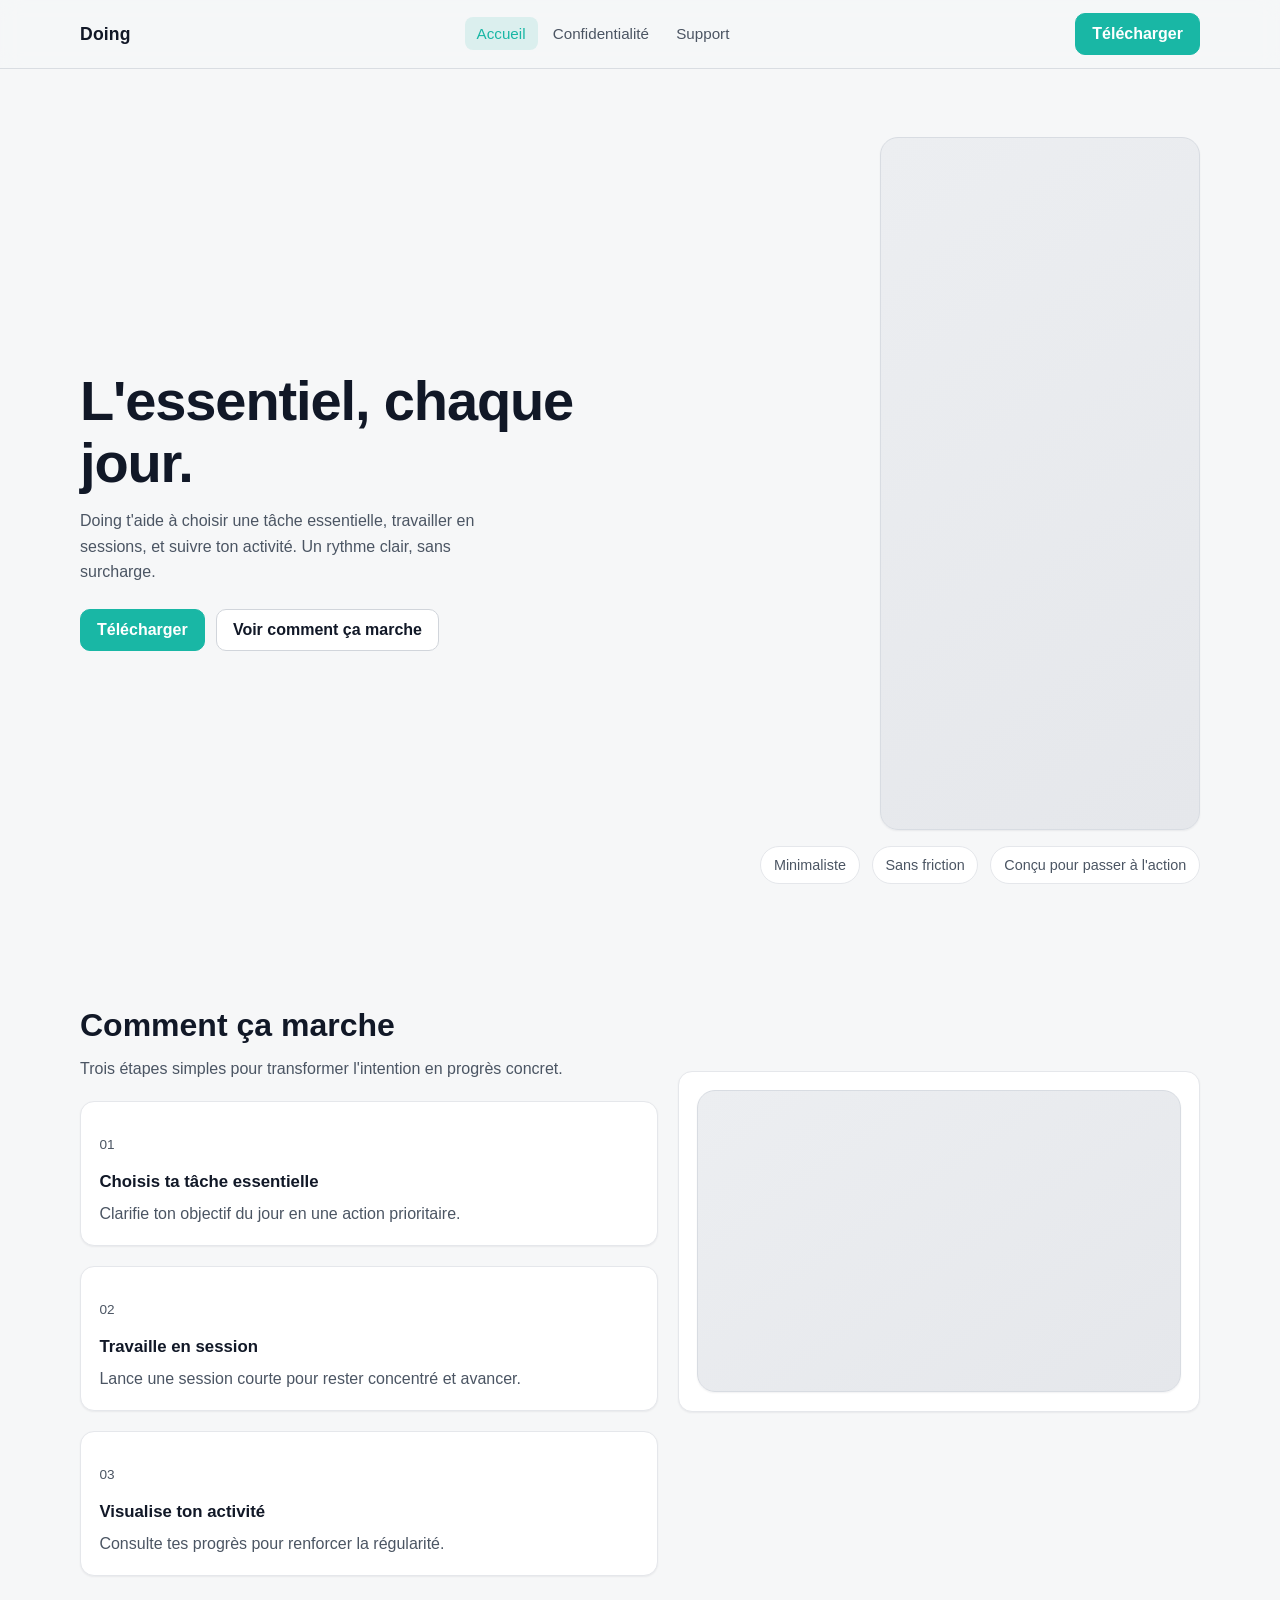
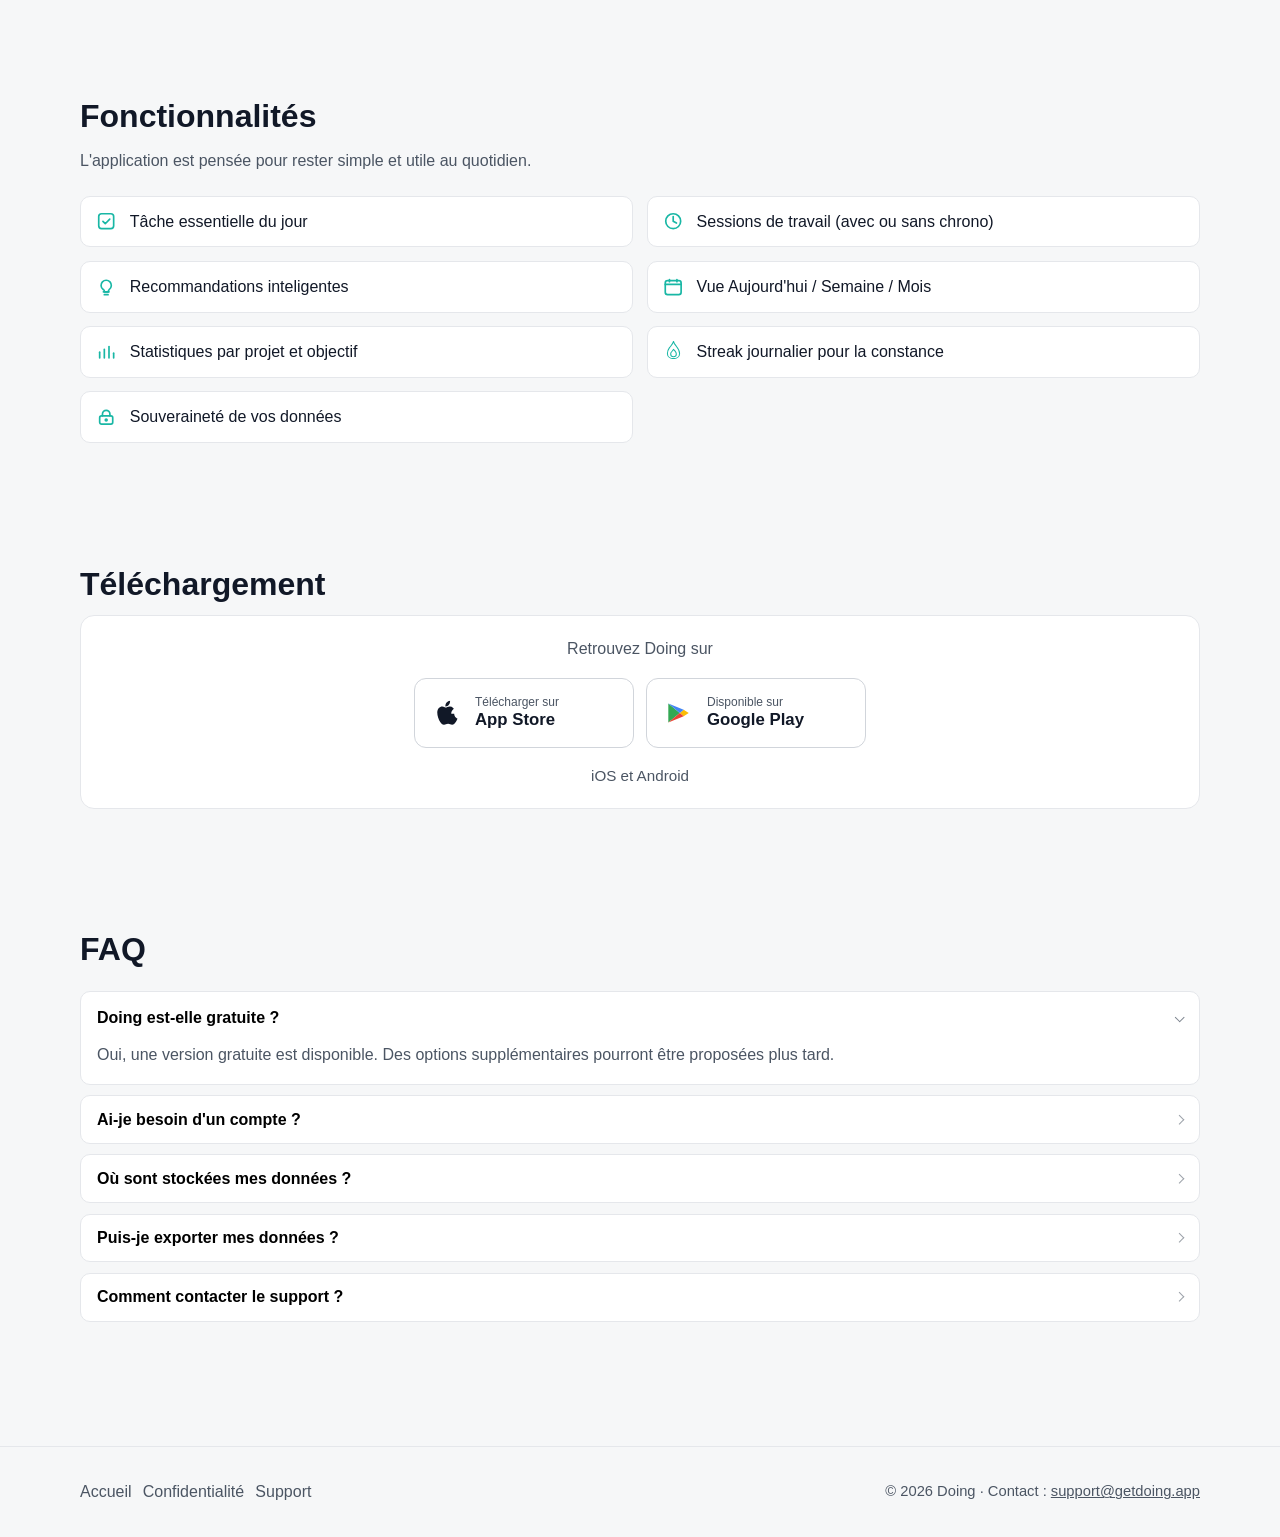
==== index.html @ ea5f9be2 "suppresion barre noir haut de la page" ====
<!doctype html>
<html lang="fr">

<head>
  <meta charset="UTF-8" />
  <meta name="viewport" content="width=device-width, initial-scale=1.0" />
  <title>Doing - L'essentiel, chaque jour.</title>
  <meta name="description"
    content="Doing t'aide à choisir une tâche essentielle, travailler en sessions, et suivre ton activité." />
  <meta property="og:title" content="Doing - L'essentiel, chaque jour." />
  <meta property="og:description"
    content="Doing t'aide à choisir une tâche essentielle, travailler en sessions, et suivre ton activité." />
  <meta property="og:type" content="website" />
  <meta property="og:url" content="https://doing.app/" />
  <meta property="og:image"
    content="data:image/svg+xml,%3Csvg xmlns='http://www.w3.org/2000/svg' width='1200' height='630'%3E%3Crect width='1200' height='630' fill='%23eceef1'/%3E%3C/svg%3E" />
  <link rel="icon"
    href="data:image/svg+xml,%3Csvg xmlns='http://www.w3.org/2000/svg' viewBox='0 0 64 64'%3E%3Crect width='64' height='64' rx='14' fill='%231f2937'/%3E%3C/svg%3E" />
  <link rel="stylesheet" href="assets/css/styles.css" />
  <script src="assets/js/main.js" defer></script>
</head>

<body>
  <a class="skip-link" href="#main-content">Aller au contenu</a>

  <header class="site-header">
    <div class="container header-inner">
      <a class="logo" href="index.html" aria-label="Doing - Accueil">Doing</a>
      <nav class="site-nav" aria-label="Navigation principale">
        <ul>
          <li><a href="index.html" aria-current="page">Accueil</a></li>
          <li><a href="privacy.html">Confidentialité</a></li>
          <li><a href="support.html">Support</a></li>
        </ul>
      </nav>
      <a class="btn btn-primary nav-cta" href="#download" aria-label="Aller à la section téléchargement">Télécharger</a>
    </div>
  </header>

  <main id="main-content" class="main">
    <section class="section hero">
      <div class="container hero-grid">
        <div class="hero-copy">
          <h1>L'essentiel, chaque jour.</h1>
          <p>
            Doing t'aide à choisir une tâche essentielle, travailler en sessions, et suivre ton activité.
            Un rythme clair, sans surcharge.
          </p>
          <div class="hero-actions">
            <a class="btn btn-primary" href="#download" aria-label="Télécharger l'application">Télécharger</a>
            <a class="btn btn-secondary" href="#how-it-works" aria-label="Voir comment Doing fonctionne">Voir comment ça
              marche</a>
          </div>
        </div>
        <div class="hero-visual" aria-hidden="true">
          <div class="ph ph-phone" title="Placeholder capture d'écran"></div>
          <div class="pills hero-pills" role="list">
            <span class="pill" role="listitem">Minimaliste</span>
            <span class="pill" role="listitem">Sans friction</span>
            <span class="pill" role="listitem">Conçu pour passer à l'action</span>
          </div>
        </div>
      </div>
    </section>

    <section id="how-it-works" class="section">
      <div class="container grid-2">
        <div>
          <h2 class="section-title">Comment ça marche</h2>
          <p class="section-lead">Trois étapes simples pour transformer l'intention en progrès concret.</p>
          <div class="grid-2" style="margin-top: 1.2rem; grid-template-columns: 1fr;">
            <article class="card">
              <p class="step-number">01</p>
              <h3 class="step-title">Choisis ta tâche essentielle</h3>
              <p class="step-text">Clarifie ton objectif du jour en une action prioritaire.</p>
            </article>
            <article class="card">
              <p class="step-number">02</p>
              <h3 class="step-title">Travaille en session</h3>
              <p class="step-text">Lance une session courte pour rester concentré et avancer.</p>
            </article>
            <article class="card">
              <p class="step-number">03</p>
              <h3 class="step-title">Visualise ton activité</h3>
              <p class="step-text">Consulte tes progrès pour renforcer la régularité.</p>
            </article>
          </div>
        </div>
        <div class="card how-visual" aria-hidden="true">
          <div class="ph ph-wide" title="Placeholder illustration fonctionnement"></div>
        </div>
      </div>
    </section>

    <section id="features" class="section">
      <div class="container">
        <h2 class="section-title">Fonctionnalités</h2>
        <p class="section-lead">L'application est pensée pour rester simple et utile au quotidien.</p>
        <ul class="feature-list">
          <li class="feature-item">
            <span class="feature-icon" aria-hidden="true">
              <svg viewBox="0 0 24 24" class="feature-svg">
                <rect x="4" y="4" width="16" height="16" rx="3"></rect>
                <path d="M8.5 12.2 11 14.7 15.8 9.8"></path>
              </svg>
            </span>
            Tâche essentielle du jour
          </li>
          <li class="feature-item">
            <span class="feature-icon" aria-hidden="true">
              <svg viewBox="0 0 24 24" class="feature-svg">
                <circle cx="12" cy="12" r="8"></circle>
                <path d="M12 7v5l3.5 2"></path>
              </svg>
            </span>
            Sessions de travail (avec ou sans chrono)
          </li>
          <li class="feature-item">
            <span class="feature-icon" aria-hidden="true">
              <svg viewBox="0 0 24 24" class="feature-svg">
                <path d="M9 17h6"></path>
                <path d="M10 20h4"></path>
                <path d="M8.6 14.4A5.5 5.5 0 1 1 15.4 14.4c-.8.7-1.2 1.5-1.2 2.6h-4c0-1.1-.4-1.9-1.2-2.6Z"></path>
              </svg>
            </span>
            Recommandations inteligentes
          </li>
          <li class="feature-item">
            <span class="feature-icon" aria-hidden="true">
              <svg viewBox="0 0 24 24" class="feature-svg">
                <rect x="3.5" y="5" width="17" height="15" rx="2.5"></rect>
                <path d="M3.5 9h17"></path>
                <path d="M8 3.8v2.4M16 3.8v2.4"></path>
              </svg>
            </span>
            Vue Aujourd'hui / Semaine / Mois
          </li>
          <li class="feature-item">
            <span class="feature-icon" aria-hidden="true">
              <svg viewBox="0 0 24 24" class="feature-svg">
                <path d="M5 18V12"></path>
                <path d="M10 18V9"></path>
                <path d="M15 18V6"></path>
                <path d="M20 18V13"></path>
              </svg>
            </span>
            Statistiques par projet et objectif
          </li>
          <li class="feature-item">
            <span class="feature-icon" aria-hidden="true">
              <img src="assets/img/fire-icon.svg" alt="" class="feature-img-icon" />
            </span>
            Streak journalier pour la constance
          </li>
          <li class="feature-item">
            <span class="feature-icon" aria-hidden="true">
              <svg viewBox="0 0 24 24" class="feature-svg">
                <rect x="5" y="10.5" width="14" height="9" rx="2"></rect>
                <path d="M8 10.5V8.6a4 4 0 0 1 8 0v1.9"></path>
                <circle cx="12" cy="15.1" r="1"></circle>
              </svg>
            </span>
            Souveraineté de vos données
          </li>
        </ul>
      </div>
    </section>

    <section id="download" class="section">
      <div class="container">
        <h2 class="section-title">Téléchargement</h2>
        <div class="download-panel">
          <p class="section-lead">
            Retrouvez Doing sur
          </p>
          <div class="download-actions">
            <a class="btn btn-secondary btn-store store-badge" href="#" aria-label="Télécharger sur l'App Store">
              <span class="store-logo" aria-hidden="true">
                <svg viewBox="0 0 24 24" class="store-svg store-svg-apple">
                  <path
                    d="M15.2 12.5c0-2.4 2-3.6 2-3.6s-1.1-1.8-3-1.8c-1.3-.1-2.5.8-3.1.8s-1.6-.8-2.6-.8c-2 0-3.8 1.6-3.8 4.6 0 2.6 1 5.3 2.2 7 .8 1.1 1.7 2.2 2.9 2.1s1.6-.7 3-.7 1.8.7 3 .7 2-.9 2.8-2c.9-1.3 1.3-2.6 1.3-2.6s-2.5-1-2.5-3.7Z">
                  </path>
                  <path d="M13.4 5.8c.6-.8 1-1.9.9-3-.9.1-2 .6-2.6 1.4-.6.7-1 1.8-.9 2.9 1 .1 2-.5 2.6-1.3Z"></path>
                </svg>
              </span>
              <span class="store-copy">
                <span class="store-overline">Télécharger sur</span>
                <span class="store-name">App Store</span>
              </span>
            </a>
            <a class="btn btn-secondary btn-store store-badge" href="#" aria-label="Télécharger sur Google Play">
              <span class="store-logo" aria-hidden="true">
                <svg viewBox="0 0 24 24" class="store-svg store-svg-play">
                  <path fill="#34a853" d="M4 4.8v14.4l8.6-7.2L4 4.8Z"></path>
                  <path fill="#fbbc04" d="m12.6 12 2.9-2.4 3.8 2.4-3.8 2.4-2.9-2.4Z"></path>
                  <path fill="#4285f4" d="M4 4.8 15.5 9.6 12.6 12 4 4.8Z"></path>
                  <path fill="#ea4335" d="M4 19.2 12.6 12l2.9 2.4L4 19.2Z"></path>
                </svg>
              </span>
              <span class="store-copy">
                <span class="store-overline">Disponible sur</span>
                <span class="store-name">Google Play</span>
              </span>
            </a>
          </div>
          <p class="download-note">iOS et Android</p>
        </div>
      </div>
    </section>

    <section id="faq" class="section">
      <div class="container">
        <h2 class="section-title">FAQ</h2>
        <div class="faq">
          <article class="faq-item is-open">
            <button class="faq-trigger" aria-expanded="true" aria-controls="faq-1" id="faq-btn-1">
              Doing est-elle gratuite ?
            </button>
            <div class="faq-panel" id="faq-1" role="region" aria-labelledby="faq-btn-1">
              Oui, une version gratuite est disponible. Des options supplémentaires pourront être proposées plus tard.
            </div>
          </article>

          <article class="faq-item">
            <button class="faq-trigger" aria-expanded="false" aria-controls="faq-2" id="faq-btn-2">
              Ai-je besoin d'un compte ?
            </button>
            <div class="faq-panel" id="faq-2" role="region" aria-labelledby="faq-btn-2" hidden>
              En V1, aucun compte n'est nécessaire pour utiliser les fonctions principales.
            </div>
          </article>

          <article class="faq-item">
            <button class="faq-trigger" aria-expanded="false" aria-controls="faq-3" id="faq-btn-3">
              Où sont stockées mes données ?
            </button>
            <div class="faq-panel" id="faq-3" role="region" aria-labelledby="faq-btn-3" hidden>
              Les données sont stockées localement sur votre appareil. Une synchronisation future pourra être ajoutée.
            </div>
          </article>

          <article class="faq-item">
            <button class="faq-trigger" aria-expanded="false" aria-controls="faq-4" id="faq-btn-4">
              Puis-je exporter mes données ?
            </button>
            <div class="faq-panel" id="faq-4" role="region" aria-labelledby="faq-btn-4" hidden>
              Oui, vous pouvez exporter vos données au format JSON et les réimporter localement.
            </div>
          </article>

          <article class="faq-item">
            <button class="faq-trigger" aria-expanded="false" aria-controls="faq-5" id="faq-btn-5">
              Comment contacter le support ?
            </button>
            <div class="faq-panel" id="faq-5" role="region" aria-labelledby="faq-btn-5" hidden>
              Écrivez-nous à <a href="mailto:support@getdoing.app">support@getdoing.app</a> ou consultez la page
              <a href="support.html">Support</a>.
            </div>
          </article>
        </div>
      </div>
    </section>
  </main>

  <footer class="site-footer">
    <div class="container footer-inner">
      <div class="footer-links" aria-label="Liens footer">
        <a href="index.html">Accueil</a>
        <a href="privacy.html">Confidentialité</a>
        <a href="support.html">Support</a>
      </div>
      <p class="footer-meta">© 2026 Doing · Contact : <a href="mailto:support@getdoing.app">support@getdoing.app</a></p>
    </div>
  </footer>
</body>

</html>
---- assets/css/styles.css ----
:root {
  --bg: #f6f7f8;
  --surface: #ffffff;
  --surface-muted: #f9fafb;
  --text: #111827;
  --text-muted: #4b5563;
  --border: #e5e7eb;
  --border-strong: #d1d5db;
  --brand: #19b7a5;
  --brand-soft: #149786;
  --success-bg: #ecfdf5;
  --success-text: #065f46;
  --radius: 14px;
  --radius-sm: 10px;
  --shadow-sm: 0 1px 2px rgba(15, 23, 42, 0.06);
  --shadow-md: 0 8px 30px rgba(15, 23, 42, 0.06);
  --container: 1120px;
}

* {
  box-sizing: border-box;
}

html {
  scroll-behavior: smooth;
}

body {
  margin: 0;
  font-family: -apple-system, BlinkMacSystemFont, "Segoe UI", Roboto, Inter, Arial, sans-serif;
  color: var(--text);
  background: var(--bg);
  line-height: 1.6;
  overflow-x: hidden;
}

a {
  color: inherit;
}

img {
  max-width: 100%;
  height: auto;
}

.container {
  width: min(100% - 1.25rem, var(--container));
  margin-inline: auto;
}

.section {
  padding: 3rem 0;
}

.section-title {
  margin: 0 0 0.75rem;
  font-size: clamp(1.4rem, 2.5vw, 2rem);
  line-height: 1.2;
}

.section-lead {
  margin: 0;
  max-width: 62ch;
  color: var(--text-muted);
}

.skip-link {
  position: absolute;
  top: -120px;
  left: 1rem;
  background: var(--text);
  color: #fff;
  padding: 0.5rem 0.75rem;
  border-radius: 6px;
  z-index: 1000;
}

.skip-link:focus {
  top: 0.75rem;
}

.site-header {
  position: sticky;
  top: 0;
  z-index: 100;
  border-bottom: 1px solid rgba(209, 213, 219, 0.75);
  backdrop-filter: blur(10px);
  background: rgba(246, 247, 248, 0.9);
}

.header-inner {
  min-height: 4rem;
  display: flex;
  align-items: center;
  justify-content: space-between;
  gap: 0.6rem;
  flex-wrap: wrap;
  padding: 0.55rem 0;
}

.logo {
  font-size: 1.1rem;
  font-weight: 700;
  letter-spacing: 0.01em;
  text-decoration: none;
}

.site-nav ul {
  margin: 0;
  padding: 0;
  list-style: none;
  display: flex;
  align-items: center;
  gap: 0.15rem;
  flex-wrap: wrap;
}

.site-nav a {
  text-decoration: none;
  color: var(--text-muted);
  font-size: 0.9rem;
  padding: 0.45rem 0.6rem;
  border-radius: 8px;
}

.site-nav a:hover,
.site-nav a[aria-current="page"] {
  background: rgba(25, 183, 165, 0.12);
  color: #19b7a5;
}

.nav-cta {
  display: none;
}

@media (max-width: 700px) {
  .nav-cta {
    display: none !important;
  }

  main .container,
  footer .container {
    padding-inline: 0.2rem !important;
  }
}

.btn {
  appearance: none;
  border: 1px solid transparent;
  border-radius: 10px;
  padding: 0.7rem 1rem;
  display: inline-flex;
  align-items: center;
  justify-content: center;
  gap: 0.4rem;
  font-weight: 600;
  text-decoration: none;
  line-height: 1.1;
  cursor: pointer;
  transition: 160ms ease;
}

.btn:disabled {
  cursor: not-allowed;
  opacity: 0.65;
}

.btn-primary {
  background: var(--brand);
  color: #fff;
  border-color: var(--brand);
}

.btn-primary:hover {
  background: var(--brand-soft);
  border-color: var(--brand-soft);
}

.btn-secondary {
  background: var(--surface);
  color: var(--text);
  border-color: var(--border-strong);
}

.btn-secondary:hover {
  border-color: #9ca3af;
}

.btn-store {
  min-width: 0;
  width: 100%;
}

.main {
  padding-bottom: 2rem;
}

.hero {
  padding-top: 3.25rem;
}

.hero-grid {
  display: grid;
  grid-template-columns: 1fr;
  gap: 2rem;
  align-items: center;
}

.hero-grid>*,
.grid-2>* {
  min-width: 0;
}

.hero-copy h1 {
  margin: 0 0 0.9rem;
  font-size: clamp(2rem, 5.5vw, 3.5rem);
  line-height: 1.1;
  letter-spacing: -0.02em;
}

.hero-copy p {
  margin: 0;
  max-width: 48ch;
  color: var(--text-muted);
}

.hero-actions {
  margin-top: 1.5rem;
  margin-bottom: 2rem;
  display: flex;
  flex-direction: column;
  gap: 0.7rem;
}

.hero-actions .btn {
  width: 100%;
}

.hero-visual {
  display: flex;
  flex-direction: column;
  align-items: center;
  gap: 1rem;
}

.pills {
  display: flex;
  flex-wrap: wrap;
  gap: 0.75rem;
  justify-content: center;
}

.hero-pills {
  max-width: 320px;
  margin-top: 0;
}

.pill {
  border: 1px solid var(--border);
  background: var(--surface);
  border-radius: 999px;
  padding: 0.4rem 0.8rem;
  font-size: 0.9rem;
  color: var(--text-muted);
  white-space: nowrap;
}

.grid-2 {
  display: grid;
  grid-template-columns: 1fr;
  gap: 1.25rem;
}

.card {
  background: var(--surface);
  border: 1px solid var(--border);
  border-radius: var(--radius);
  padding: 1.15rem;
  box-shadow: var(--shadow-sm);
}

.step-number {
  font-size: 0.85rem;
  color: var(--text-muted);
}

.step-title {
  margin: 0.25rem 0 0.3rem;
  font-size: 1.05rem;
}

.step-text {
  margin: 0;
  color: var(--text-muted);
}

.feature-list {
  margin: 1.4rem 0 0;
  padding: 0;
  list-style: none;
  display: grid;
  grid-template-columns: 1fr;
  gap: 0.85rem;
}

.feature-item {
  background: var(--surface);
  border: 1px solid var(--border);
  border-radius: var(--radius-sm);
  padding: 0.75rem 0.9rem;
  display: flex;
  align-items: center;
  gap: 0.75rem;
}

.feature-icon {
  width: 1.4rem;
  height: 1.4rem;
  flex: 0 0 auto;
  color: var(--brand);
}

.feature-svg {
  width: 100%;
  height: 100%;
  fill: none;
  stroke: currentColor;
  stroke-width: 1.8;
  stroke-linecap: round;
  stroke-linejoin: round;
}

.feature-img-icon {
  width: 82%;
  height: 82%;
  display: block;
  margin: auto;
}

.download-panel {
  background: var(--surface);
  border: 1px solid var(--border);
  border-radius: var(--radius);
  padding: 1.25rem;
  display: flex;
  flex-direction: column;
  gap: 1rem;
}

.download-panel .section-lead {
  text-align: center;
  margin-inline: auto;
}

.download-actions {
  display: flex;
  flex-direction: column;
  gap: 0.75rem;
  justify-content: center;
}

.store-badge {
  min-height: 70px;
  border-radius: 12px;
  padding: 0.85rem 1rem;
  justify-content: center;
  gap: 0.75rem;
  background: #ffffff;
}

.store-logo {
  width: 2rem;
  height: 2rem;
  display: inline-flex;
  align-items: center;
  justify-content: center;
  flex: 0 0 auto;
}

.store-svg {
  width: 100%;
  height: 100%;
}

.store-svg-apple {
  fill: #111827;
}

.store-copy {
  display: inline-flex;
  flex-direction: column;
  line-height: 1.2;
  text-align: left;
}

.store-overline {
  font-size: 0.75rem;
  color: var(--text-muted);
  font-weight: 500;
}

.store-name {
  font-size: 1.05rem;
  color: var(--text);
  font-weight: 700;
}

.download-note {
  margin: 0;
  color: var(--text-muted);
  font-size: 0.95rem;
  text-align: center;
  width: 100%;
}

.faq {
  display: grid;
  gap: 0.65rem;
  margin-top: 1.4rem;
}

.faq-item {
  background: var(--surface);
  border: 1px solid var(--border);
  border-radius: 10px;
  overflow: clip;
}

.faq-trigger {
  appearance: none;
  width: 100%;
  border: 0;
  background: transparent;
  text-align: left;
  padding: 0.9rem 1rem;
  font-size: 1rem;
  font-weight: 600;
  display: flex;
  justify-content: space-between;
  align-items: center;
  gap: 1rem;
  cursor: pointer;
}

.faq-item.is-open .faq-trigger {
  padding-top: 1.05rem;
  padding-bottom: 0.95rem;
}

.faq-trigger::after {
  content: "";
  width: 0.4rem;
  height: 0.4rem;
  border-right: 1.8px solid currentColor;
  border-bottom: 1.8px solid currentColor;
  color: var(--text-muted);
  opacity: 0.55;
  transform: rotate(-45deg);
  transition: transform 220ms ease, opacity 220ms ease;
  align-self: center;
  margin-block: auto;
}

.faq-item.is-open .faq-trigger::after {
  transform: rotate(45deg);
  opacity: 0.72;
}

.faq-panel {
  padding: 0 1rem 1rem;
  color: var(--text-muted);
  display: block;
}

.faq-item.is-open .faq-panel {
  display: block;
}

.faq-item:not(.is-open) .faq-panel {
  display: none;
}

.site-footer {
  border-top: 1px solid var(--border);
  padding: 2rem 0;
  margin-top: 2rem;
}

.footer-inner {
  display: grid;
  gap: 0.85rem;
}

.footer-links {
  display: flex;
  flex-wrap: wrap;
  gap: 0.4rem 0.7rem;
}

.footer-links a {
  color: var(--text-muted);
  text-decoration: none;
}

.footer-links a:hover {
  color: var(--text);
}

.footer-meta {
  margin: 0;
  color: var(--text-muted);
  font-size: 0.92rem;
}

.page-title {
  padding-top: 3.2rem;
}

.page-title h1 {
  margin: 0 0 0.6rem;
  font-size: clamp(1.8rem, 4vw, 2.6rem);
}

.page-title p {
  margin: 0;
  color: var(--text-muted);
}

.content-card {
  background: var(--surface);
  border: 1px solid var(--border);
  border-radius: var(--radius);
  padding: 1.2rem;
  margin-top: 1.2rem;
}

.content-card h2 {
  margin-top: 0;
  font-size: 1.2rem;
}

.content-card p,
.content-card li {
  color: var(--text-muted);
}

.content-card ul {
  margin: 0.5rem 0 0;
  padding-left: 1.15rem;
}

.support-grid {
  display: grid;
  gap: 1rem;
  margin-top: 1.3rem;
}

.contact-link {
  font-weight: 600;
  word-break: break-word;
}

.anchor-list {
  margin: 0.35rem 0 0;
  padding-left: 1.15rem;
}

.anchor-list a {
  color: var(--brand-soft);
}

.support-form {
  display: grid;
  gap: 0.75rem;
}

.form-row {
  display: grid;
  gap: 0.35rem;
}

label {
  font-weight: 600;
  font-size: 0.95rem;
}

input,
textarea {
  width: 100%;
  border: 1px solid var(--border-strong);
  border-radius: 10px;
  padding: 0.7rem 0.8rem;
  font: inherit;
  background: #fff;
  color: var(--text);
}

textarea {
  min-height: 130px;
  resize: vertical;
}

.inline-feedback {
  margin: 0.2rem 0 0;
  padding: 0.6rem 0.75rem;
  border-radius: 8px;
  border: 1px solid #bbf7d0;
  background: var(--success-bg);
  color: var(--success-text);
  font-size: 0.94rem;
}

.ph {
  width: 100%;
  background: linear-gradient(145deg, #eceef1, #e5e7eb);
  border: 1px solid #d8dce2;
  border-radius: 18px;
  box-shadow: var(--shadow-sm);
}

.ph-phone {
  max-width: 280px;
  aspect-ratio: 9 / 19.5;
}

.ph-wide {
  aspect-ratio: 16 / 10;
  min-height: 220px;
}

.visually-hidden {
  position: absolute;
  width: 1px;
  height: 1px;
  padding: 0;
  margin: -1px;
  overflow: hidden;
  clip: rect(0, 0, 0, 0);
  border: 0;
}

:focus-visible {
  outline: 3px solid #2563eb;
  outline-offset: 2px;
}

@media (max-width: 1440px) {
  .site-header {
    padding-inline: 0;
  }

  .site-header .header-inner,
  main .container,
  footer .container {
    width: 100% !important;
    max-width: none !important;
    padding-inline: 5rem !important;
  }
}

@media (max-width: 360px) {

  main .container,
  footer .container {
    padding-inline: 0.5rem !important;
  }

  .section {
    padding: 2.5rem 0;
  }

  .header-inner {
    min-height: 3.8rem;
    gap: 0.45rem;
  }

  .site-nav a {
    font-size: 0.84rem;
    padding: 0.38rem 0.5rem;
  }

  .hero {
    padding-top: 2.7rem;
  }

  .hero-copy h1 {
    font-size: clamp(1.7rem, 9vw, 2rem);
  }

  .hero-actions {
    margin-top: 1.1rem;
    margin-bottom: 1.7rem;
    gap: 0.55rem;
  }

  .btn {
    padding: 0.64rem 0.8rem;
    font-size: 0.92rem;
  }

  .ph-phone {
    max-width: 240px;
  }

  .pills {
    gap: 0.45rem;
  }

  .pill {
    font-size: 0.8rem;
    padding: 0.32rem 0.58rem;
  }

  .card {
    padding: 0.95rem;
  }

  .feature-item {
    padding: 0.64rem 0.72rem;
    font-size: 0.94rem;
  }

  .store-badge {
    min-height: 64px;
    padding: 0.7rem 0.8rem;
    gap: 0.55rem;
  }

  .store-logo {
    width: 1.65rem;
    height: 1.65rem;
  }

  .store-overline {
    font-size: 0.7rem;
  }

  .store-name {
    font-size: 0.96rem;
  }

  .faq-trigger {
    padding: 0.74rem 0.8rem;
    font-size: 0.95rem;
  }

  .faq-item.is-open .faq-trigger {
    padding-top: 0.86rem;
    padding-bottom: 0.8rem;
  }

  .faq-panel {
    padding: 0 0.8rem 0.9rem;
    font-size: 0.94rem;
  }
}

@media (max-width: 425px) {
  .site-header .header-inner {
    padding-inline: 1rem !important;
  }

  main .container,
  footer .container {
    padding-inline: 1rem !important;
  }
}

@media (min-width: 700px) {
  .container {
    width: min(100% - 2rem, var(--container));
  }

  .section {
    padding: 3.8rem 0;
  }

  .header-inner {
    min-height: 4.25rem;
    gap: 1rem;
    flex-wrap: nowrap;
    padding: 0;
  }

  .site-nav ul {
    gap: 0.2rem;
    flex-wrap: nowrap;
  }

  .site-nav a {
    font-size: 0.95rem;
    padding: 0.5rem 0.75rem;
  }

  .nav-cta {
    display: inline-flex;
  }

  .hero {
    padding-top: 4.25rem;
  }

  .hero-actions {
    margin-bottom: 2.4rem;
    flex-direction: row;
    flex-wrap: wrap;
  }

  .hero-actions .btn {
    width: auto;
  }

  .btn-store {
    width: auto;
    min-width: 220px;
  }

  .download-actions {
    flex-direction: row;
    flex-wrap: wrap;
  }

  .store-badge {
    justify-content: flex-start;
  }

  .ph-phone {
    max-width: 320px;
  }

  .feature-list {
    grid-template-columns: repeat(2, minmax(0, 1fr));
  }

  .support-grid {
    grid-template-columns: 1fr 1fr;
  }
}

@media (min-width: 920px) {
  .hero-grid {
    grid-template-columns: 1.1fr 0.9fr;
    gap: 2.5rem;
  }

  .hero-actions {
    margin-bottom: 0;
  }

  .hero-visual {
    align-items: flex-end;
  }

  .hero-pills {
    max-width: none;
    flex-wrap: nowrap;
    justify-content: flex-end;
  }

  .grid-2 {
    grid-template-columns: 1.05fr 0.95fr;
    gap: 1.25rem;
    align-items: start;
  }

  .how-visual {
    margin-top: 4.05rem;
  }

  .footer-inner {
    grid-template-columns: auto 1fr;
    align-items: center;
  }

  .footer-meta {
    text-align: right;
  }
}
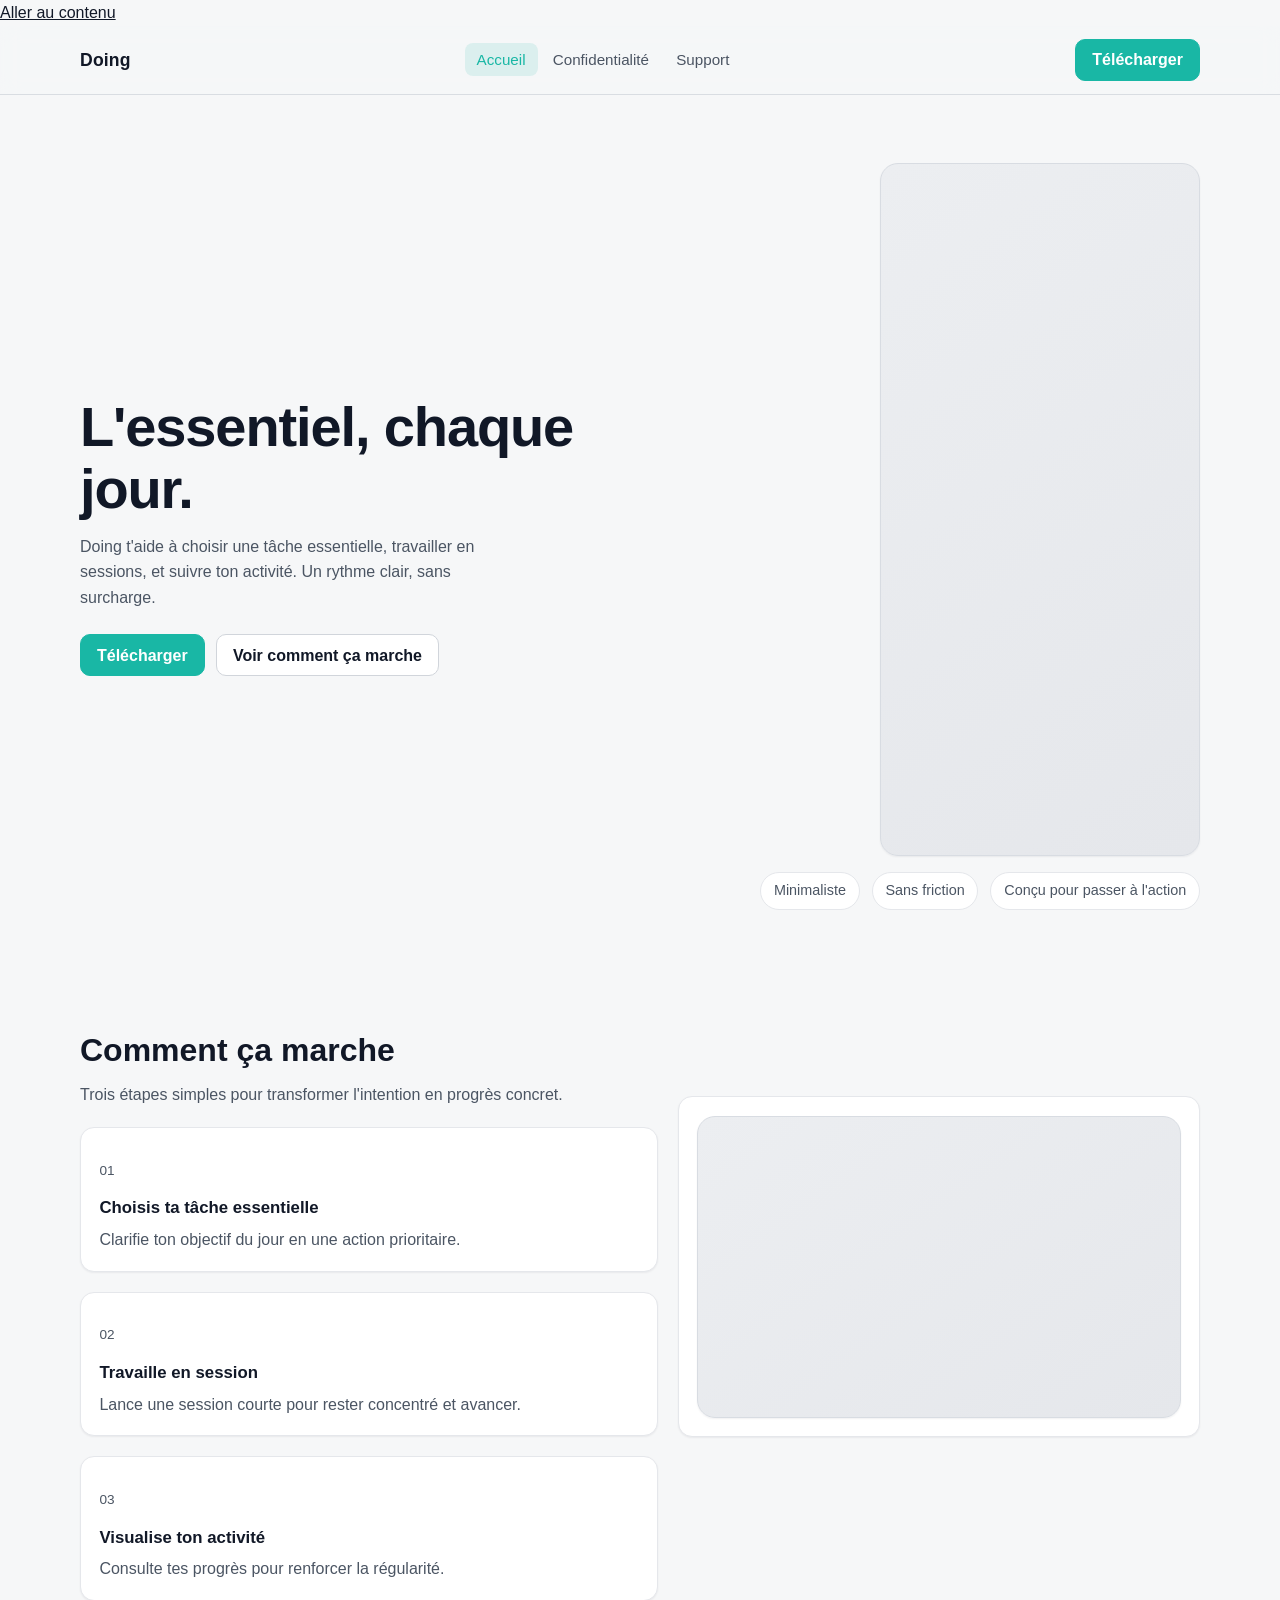
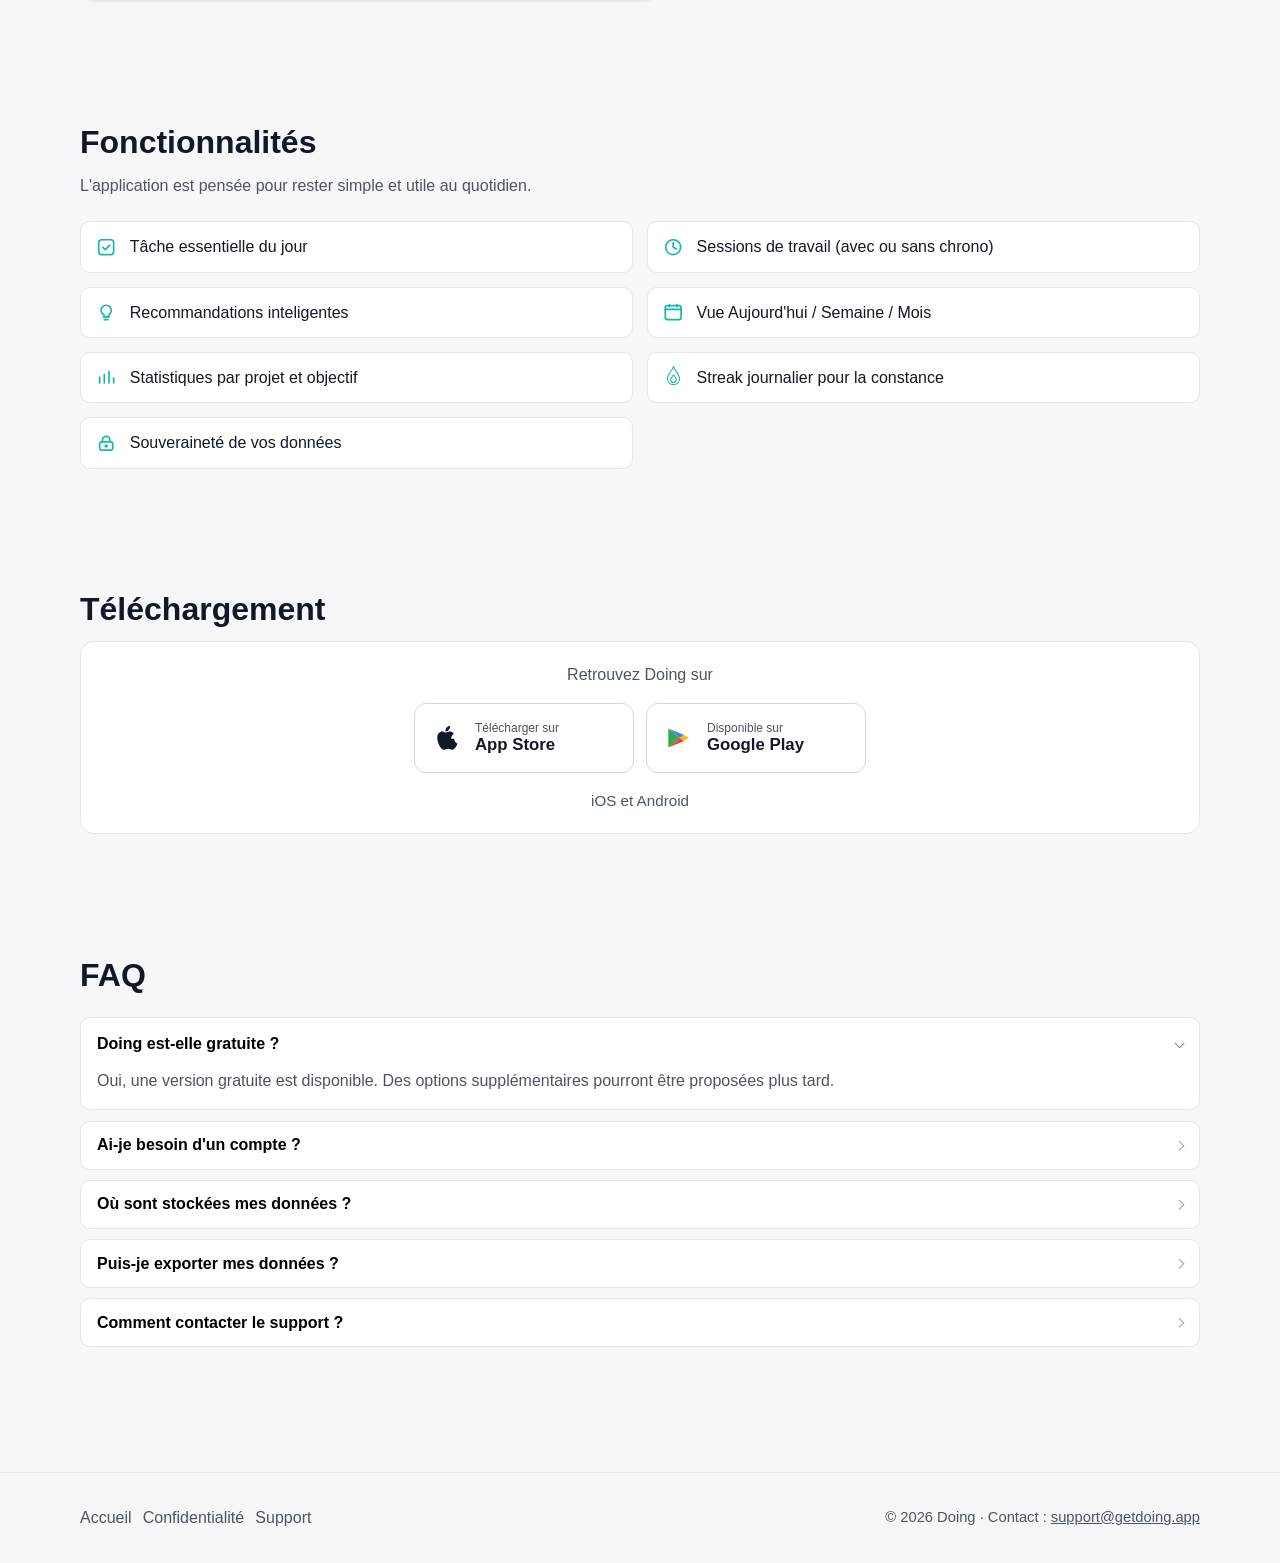
==== commit 2ae911c0: "suppression skiplink" ====
--- a/index.html
+++ b/index.html
@@ -274,4 +274,4 @@
   </footer>
 </body>
 
-</html>
+</html>
--- a/assets/css/styles.css
+++ b/assets/css/styles.css
@@ -64,21 +64,6 @@
   color: var(--text-muted);
 }
 
-.skip-link {
-  position: absolute;
-  top: -120px;
-  left: 1rem;
-  background: var(--text);
-  color: #fff;
-  padding: 0.5rem 0.75rem;
-  border-radius: 6px;
-  z-index: 1000;
-}
-
-.skip-link:focus {
-  top: 0.75rem;
-}
-
 .site-header {
   position: sticky;
   top: 0;
@@ -875,4 +860,4 @@
   .footer-meta {
     text-align: right;
   }
-}
+}
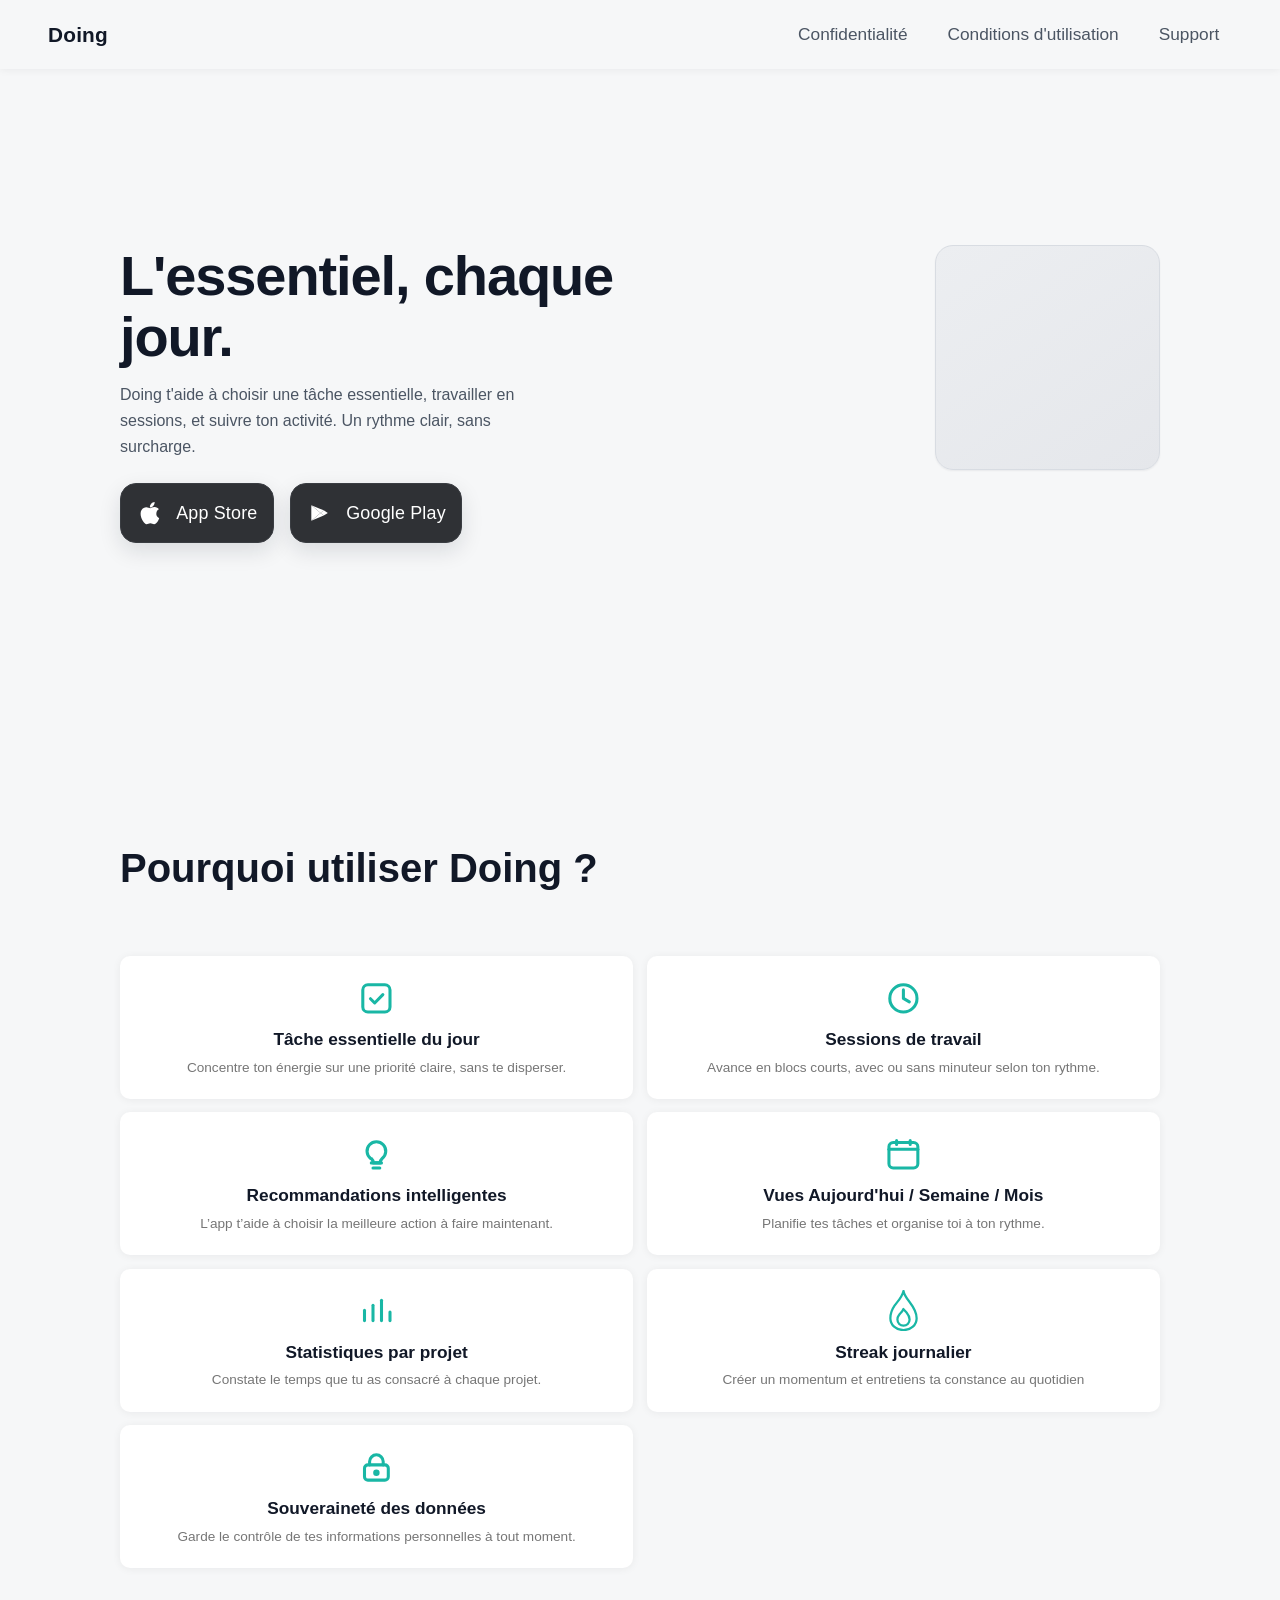
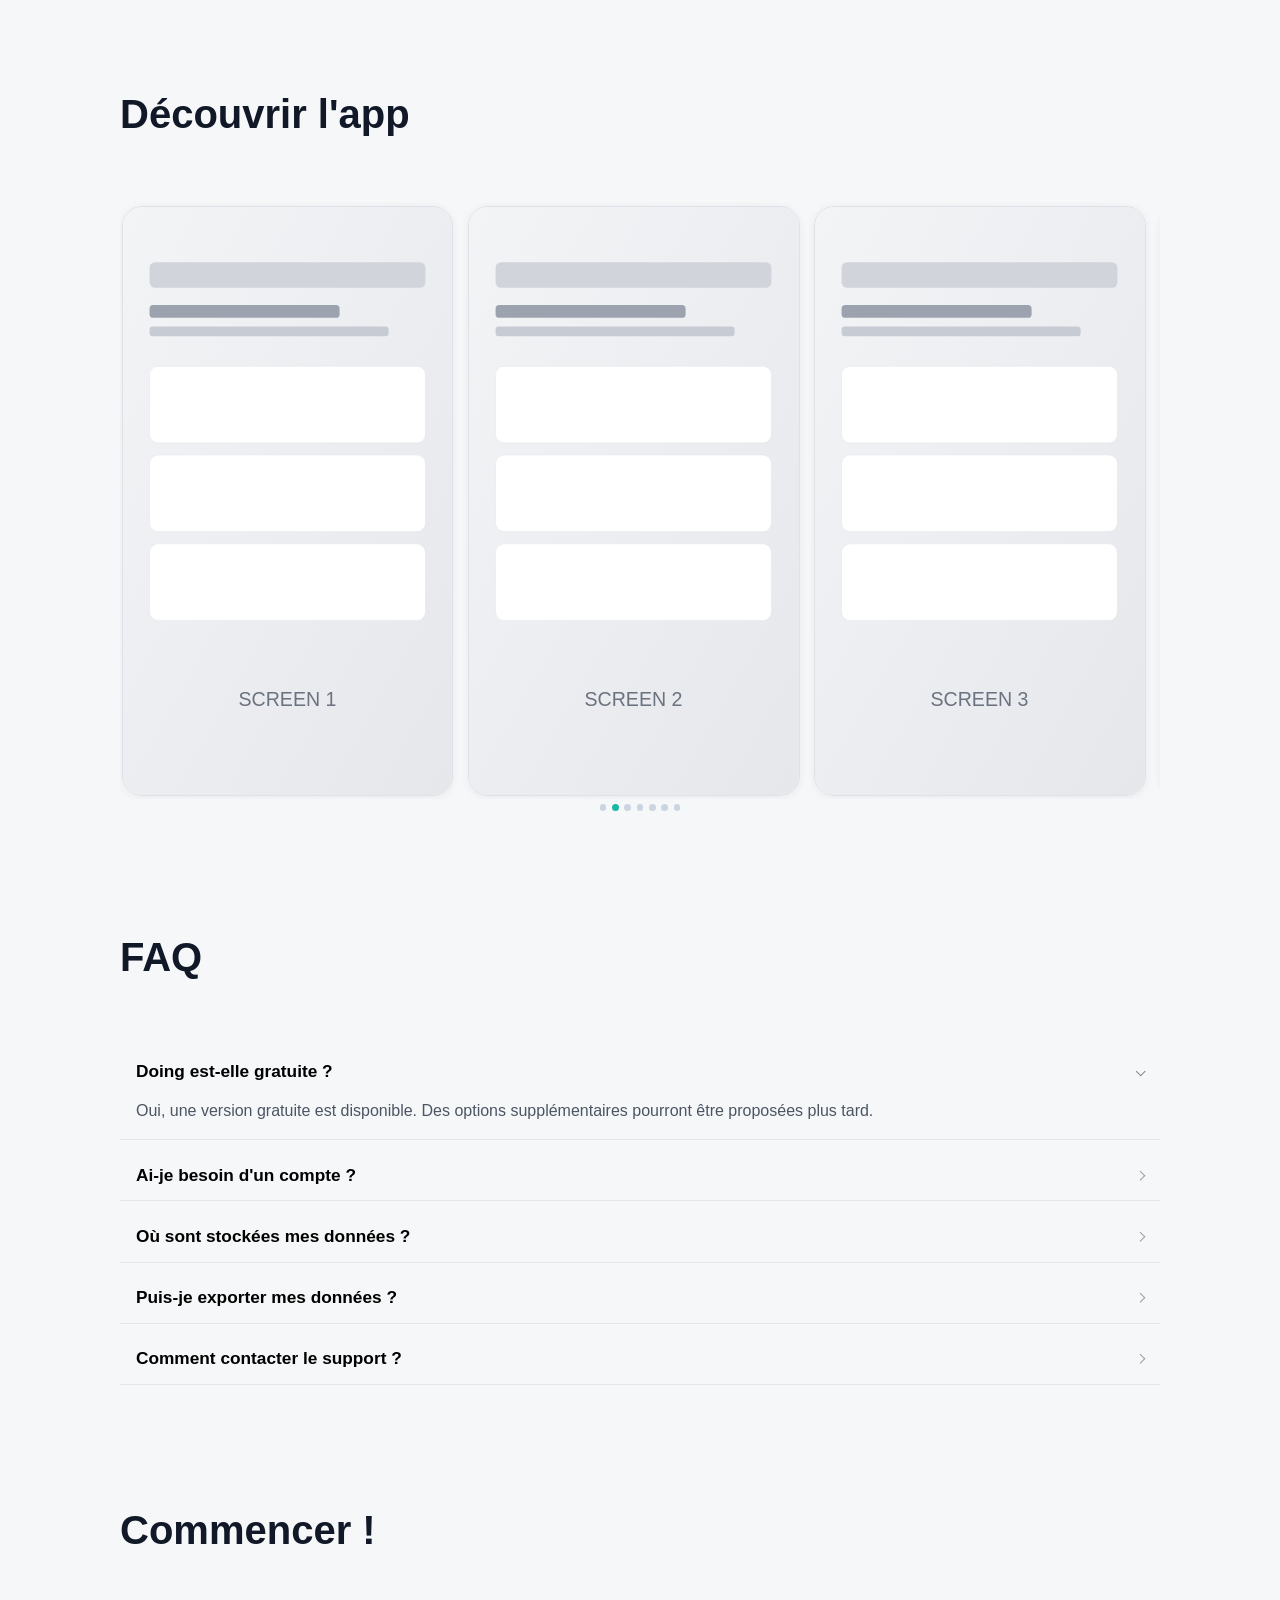
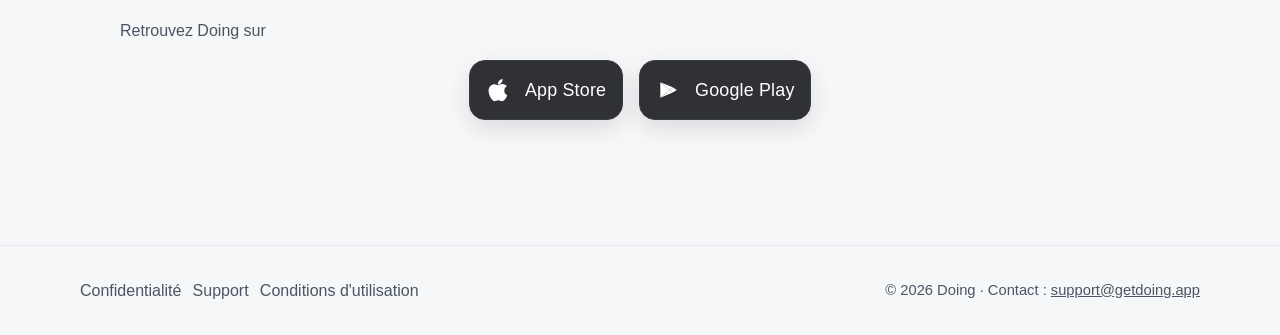
==== commit b433c82c: "Modification landing page" ====
--- a/index.html
+++ b/index.html
@@ -21,19 +21,23 @@
 </head>
 
 <body>
-  <a class="skip-link" href="#main-content">Aller au contenu</a>
 
   <header class="site-header">
     <div class="container header-inner">
       <a class="logo" href="index.html" aria-label="Doing - Accueil">Doing</a>
-      <nav class="site-nav" aria-label="Navigation principale">
+      <button class="nav-toggle" type="button" aria-label="Ouvrir le menu" aria-controls="primary-nav"
+        aria-expanded="false">
+        <span></span>
+        <span></span>
+        <span></span>
+      </button>
+      <nav id="primary-nav" class="site-nav" aria-label="Navigation principale">
         <ul>
-          <li><a href="index.html" aria-current="page">Accueil</a></li>
           <li><a href="privacy.html">Confidentialité</a></li>
+          <li><a href="terms.html">Conditions d'utilisation</a></li>
           <li><a href="support.html">Support</a></li>
         </ul>
       </nav>
-      <a class="btn btn-primary nav-cta" href="#download" aria-label="Aller à la section téléchargement">Télécharger</a>
     </div>
   </header>
 
@@ -46,56 +50,39 @@
             Doing t'aide à choisir une tâche essentielle, travailler en sessions, et suivre ton activité.
             Un rythme clair, sans surcharge.
           </p>
-          <div class="hero-actions">
-            <a class="btn btn-primary" href="#download" aria-label="Télécharger l'application">Télécharger</a>
-            <a class="btn btn-secondary" href="#how-it-works" aria-label="Voir comment Doing fonctionne">Voir comment ça
-              marche</a>
+          <div class="hero-actions hero-actions--stores">
+            <a class="hero-store-btn" href="#" aria-label="Télécharger sur l'App Store">
+              <span class="hero-store-icon" aria-hidden="true">
+                <svg viewBox="0 0 384 512" class="hero-store-svg hero-store-svg-apple">
+                  <path
+                    d="M318.7 268.7c-.2-36.7 16.3-64.4 49.4-84.6-18.5-26.4-46.5-40.9-83.7-43.8-35.2-2.8-73.7 20.7-87.7 20.7-14.8 0-48.9-19.7-75.7-19.7C65.7 142.2 7 186.2 7 273.2c0 25.7 4.7 52.3 14.1 79.8 12.5 36.7 57.7 126.7 104.8 125.2 24.6-.6 42-17.5 74-17.5 31 0 47.1 17.5 74.6 17.5 47.5-.7 88.3-82.5 100.2-119.3-68.1-32.1-56-95.4-55.9-90.5zM260.2 111.6c27.1-32.1 24.6-61.3 23.8-71.9-23.9 1.4-51.6 16.2-67.4 34.6-17.4 19.8-27.7 44.2-25.5 71.5 26.1 2 49-11.2 69.1-34.2z">
+                  </path>
+                </svg>
+              </span>
+              <span class="hero-store-text">App Store</span>
+            </a>
+            <a class="hero-store-btn" href="#" aria-label="Télécharger sur Google Play">
+              <span class="hero-store-icon" aria-hidden="true">
+                <svg viewBox="0 0 24 24" class="hero-store-svg">
+                  <path fill="#ffffff" d="M4 4.8v14.4l8.6-7.2L4 4.8Z"></path>
+                  <path fill="#ffffff" d="m12.6 12 2.9-2.4 3.8 2.4-3.8 2.4-2.9-2.4Z"></path>
+                  <path fill="#ffffff" d="M4 4.8 15.5 9.6 12.6 12 4 4.8Z"></path>
+                  <path fill="#ffffff" d="M4 19.2 12.6 12l2.9 2.4L4 19.2Z"></path>
+                </svg>
+              </span>
+              <span class="hero-store-text">Google Play</span>
+            </a>
           </div>
         </div>
         <div class="hero-visual" aria-hidden="true">
-          <div class="ph ph-phone" title="Placeholder capture d'écran"></div>
-          <div class="pills hero-pills" role="list">
-            <span class="pill" role="listitem">Minimaliste</span>
-            <span class="pill" role="listitem">Sans friction</span>
-            <span class="pill" role="listitem">Conçu pour passer à l'action</span>
-          </div>
-        </div>
-      </div>
-    </section>
-
-    <section id="how-it-works" class="section">
-      <div class="container grid-2">
-        <div>
-          <h2 class="section-title">Comment ça marche</h2>
-          <p class="section-lead">Trois étapes simples pour transformer l'intention en progrès concret.</p>
-          <div class="grid-2" style="margin-top: 1.2rem; grid-template-columns: 1fr;">
-            <article class="card">
-              <p class="step-number">01</p>
-              <h3 class="step-title">Choisis ta tâche essentielle</h3>
-              <p class="step-text">Clarifie ton objectif du jour en une action prioritaire.</p>
-            </article>
-            <article class="card">
-              <p class="step-number">02</p>
-              <h3 class="step-title">Travaille en session</h3>
-              <p class="step-text">Lance une session courte pour rester concentré et avancer.</p>
-            </article>
-            <article class="card">
-              <p class="step-number">03</p>
-              <h3 class="step-title">Visualise ton activité</h3>
-              <p class="step-text">Consulte tes progrès pour renforcer la régularité.</p>
-            </article>
-          </div>
-        </div>
-        <div class="card how-visual" aria-hidden="true">
-          <div class="ph ph-wide" title="Placeholder illustration fonctionnement"></div>
+          <div class="ph ph-logo" title="Placeholder logo"></div>
         </div>
       </div>
     </section>
 
     <section id="features" class="section">
       <div class="container">
-        <h2 class="section-title">Fonctionnalités</h2>
-        <p class="section-lead">L'application est pensée pour rester simple et utile au quotidien.</p>
+        <h2 class="section-title">Pourquoi utiliser Doing ?</h2>
         <ul class="feature-list">
           <li class="feature-item">
             <span class="feature-icon" aria-hidden="true">
@@ -104,7 +91,8 @@
                 <path d="M8.5 12.2 11 14.7 15.8 9.8"></path>
               </svg>
             </span>
-            Tâche essentielle du jour
+            <span class="feature-title">Tâche essentielle du jour</span>
+            <span class="feature-subtext">Concentre ton énergie sur une priorité claire, sans te disperser.</span>
           </li>
           <li class="feature-item">
             <span class="feature-icon" aria-hidden="true">
@@ -113,7 +101,8 @@
                 <path d="M12 7v5l3.5 2"></path>
               </svg>
             </span>
-            Sessions de travail (avec ou sans chrono)
+            <span class="feature-title">Sessions de travail</span>
+            <span class="feature-subtext">Avance en blocs courts, avec ou sans minuteur selon ton rythme.</span>
           </li>
           <li class="feature-item">
             <span class="feature-icon" aria-hidden="true">
@@ -123,7 +112,8 @@
                 <path d="M8.6 14.4A5.5 5.5 0 1 1 15.4 14.4c-.8.7-1.2 1.5-1.2 2.6h-4c0-1.1-.4-1.9-1.2-2.6Z"></path>
               </svg>
             </span>
-            Recommandations inteligentes
+            <span class="feature-title">Recommandations intelligentes</span>
+            <span class="feature-subtext">L’app t’aide à choisir la meilleure action à faire maintenant.</span>
           </li>
           <li class="feature-item">
             <span class="feature-icon" aria-hidden="true">
@@ -133,7 +123,8 @@
                 <path d="M8 3.8v2.4M16 3.8v2.4"></path>
               </svg>
             </span>
-            Vue Aujourd'hui / Semaine / Mois
+            <span class="feature-title">Vues Aujourd'hui / Semaine / Mois</span>
+            <span class="feature-subtext">Planifie tes tâches et organise toi à ton rythme.</span>
           </li>
           <li class="feature-item">
             <span class="feature-icon" aria-hidden="true">
@@ -144,13 +135,15 @@
                 <path d="M20 18V13"></path>
               </svg>
             </span>
-            Statistiques par projet et objectif
+            <span class="feature-title">Statistiques par projet</span>
+            <span class="feature-subtext">Constate le temps que tu as consacré à chaque projet.</span>
           </li>
           <li class="feature-item">
             <span class="feature-icon" aria-hidden="true">
               <img src="assets/img/fire-icon.svg" alt="" class="feature-img-icon" />
             </span>
-            Streak journalier pour la constance
+            <span class="feature-title">Streak journalier</span>
+            <span class="feature-subtext">Créer un momentum et entretiens ta constance au quotidien</span>
           </li>
           <li class="feature-item">
             <span class="feature-icon" aria-hidden="true">
@@ -160,53 +153,44 @@
                 <circle cx="12" cy="15.1" r="1"></circle>
               </svg>
             </span>
-            Souveraineté de vos données
+            <span class="feature-title">Souveraineté des données</span>
+            <span class="feature-subtext">Garde le contrôle de tes informations personnelles à tout moment.</span>
           </li>
         </ul>
       </div>
     </section>
 
-    <section id="download" class="section">
-      <div class="container">
-        <h2 class="section-title">Téléchargement</h2>
-        <div class="download-panel">
-          <p class="section-lead">
-            Retrouvez Doing sur
-          </p>
-          <div class="download-actions">
-            <a class="btn btn-secondary btn-store store-badge" href="#" aria-label="Télécharger sur l'App Store">
-              <span class="store-logo" aria-hidden="true">
-                <svg viewBox="0 0 24 24" class="store-svg store-svg-apple">
-                  <path
-                    d="M15.2 12.5c0-2.4 2-3.6 2-3.6s-1.1-1.8-3-1.8c-1.3-.1-2.5.8-3.1.8s-1.6-.8-2.6-.8c-2 0-3.8 1.6-3.8 4.6 0 2.6 1 5.3 2.2 7 .8 1.1 1.7 2.2 2.9 2.1s1.6-.7 3-.7 1.8.7 3 .7 2-.9 2.8-2c.9-1.3 1.3-2.6 1.3-2.6s-2.5-1-2.5-3.7Z">
-                  </path>
-                  <path d="M13.4 5.8c.6-.8 1-1.9.9-3-.9.1-2 .6-2.6 1.4-.6.7-1 1.8-.9 2.9 1 .1 2-.5 2.6-1.3Z"></path>
-                </svg>
-              </span>
-              <span class="store-copy">
-                <span class="store-overline">Télécharger sur</span>
-                <span class="store-name">App Store</span>
-              </span>
-            </a>
-            <a class="btn btn-secondary btn-store store-badge" href="#" aria-label="Télécharger sur Google Play">
-              <span class="store-logo" aria-hidden="true">
-                <svg viewBox="0 0 24 24" class="store-svg store-svg-play">
-                  <path fill="#34a853" d="M4 4.8v14.4l8.6-7.2L4 4.8Z"></path>
-                  <path fill="#fbbc04" d="m12.6 12 2.9-2.4 3.8 2.4-3.8 2.4-2.9-2.4Z"></path>
-                  <path fill="#4285f4" d="M4 4.8 15.5 9.6 12.6 12 4 4.8Z"></path>
-                  <path fill="#ea4335" d="M4 19.2 12.6 12l2.9 2.4L4 19.2Z"></path>
-                </svg>
-              </span>
-              <span class="store-copy">
-                <span class="store-overline">Disponible sur</span>
-                <span class="store-name">Google Play</span>
-              </span>
-            </a>
+    <section id="how-it-works" class="section">
+      <div class="container">
+        <h2 class="section-title">Découvrir l'app</h2>
+        <div class="app-carousel" data-carousel>
+          <button class="carousel-btn carousel-btn--prev" type="button" aria-label="Image précédente">‹</button>
+          <div class="carousel-track" data-carousel-track>
+            <figure class="carousel-slide"><img src="assets/img/screens/screen-1.svg"
+                alt="Aperçu écran 1 de l'application" loading="lazy"></figure>
+            <figure class="carousel-slide"><img src="assets/img/screens/screen-2.svg"
+                alt="Aperçu écran 2 de l'application" loading="lazy"></figure>
+            <figure class="carousel-slide"><img src="assets/img/screens/screen-3.svg"
+                alt="Aperçu écran 3 de l'application" loading="lazy"></figure>
+            <figure class="carousel-slide"><img src="assets/img/screens/screen-4.svg"
+                alt="Aperçu écran 4 de l'application" loading="lazy"></figure>
+            <figure class="carousel-slide"><img src="assets/img/screens/screen-5.svg"
+                alt="Aperçu écran 5 de l'application" loading="lazy"></figure>
+            <figure class="carousel-slide"><img src="assets/img/screens/screen-6.svg"
+                alt="Aperçu écran 6 de l'application" loading="lazy"></figure>
+            <figure class="carousel-slide"><img src="assets/img/screens/screen-7.svg"
+                alt="Aperçu écran 7 de l'application" loading="lazy"></figure>
           </div>
-          <p class="download-note">iOS et Android</p>
-        </div>
-      </div>
-    </section>
+          <button class="carousel-btn carousel-btn--next" type="button" aria-label="Image suivante">›</button>
+          <div class="carousel-dots" data-carousel-dots></div>
+        </div>
+      </div>
+    </section>
+
+    <div class="screen-lightbox" data-screen-lightbox hidden>
+      <button class="screen-lightbox-close" type="button" aria-label="Fermer l'aperçu">×</button>
+      <img src="" alt="" class="screen-lightbox-image" data-screen-lightbox-image>
+    </div>
 
     <section id="faq" class="section">
       <div class="container">
@@ -260,14 +244,48 @@
         </div>
       </div>
     </section>
+
+    <section id="download" class="section">
+      <div class="container">
+        <h2 class="section-title">Commencer !</h2>
+        <div class="download-panel">
+          <p class="section-lead">
+            Retrouvez Doing sur
+          </p>
+          <div class="download-actions hero-actions--stores">
+            <a class="hero-store-btn" href="#" aria-label="Télécharger sur l'App Store">
+              <span class="hero-store-icon" aria-hidden="true">
+                <svg viewBox="0 0 384 512" class="hero-store-svg hero-store-svg-apple">
+                  <path
+                    d="M318.7 268.7c-.2-36.7 16.3-64.4 49.4-84.6-18.5-26.4-46.5-40.9-83.7-43.8-35.2-2.8-73.7 20.7-87.7 20.7-14.8 0-48.9-19.7-75.7-19.7C65.7 142.2 7 186.2 7 273.2c0 25.7 4.7 52.3 14.1 79.8 12.5 36.7 57.7 126.7 104.8 125.2 24.6-.6 42-17.5 74-17.5 31 0 47.1 17.5 74.6 17.5 47.5-.7 88.3-82.5 100.2-119.3-68.1-32.1-56-95.4-55.9-90.5zM260.2 111.6c27.1-32.1 24.6-61.3 23.8-71.9-23.9 1.4-51.6 16.2-67.4 34.6-17.4 19.8-27.7 44.2-25.5 71.5 26.1 2 49-11.2 69.1-34.2z">
+                  </path>
+                </svg>
+              </span>
+              <span class="hero-store-text">App Store</span>
+            </a>
+            <a class="hero-store-btn" href="#" aria-label="Télécharger sur Google Play">
+              <span class="hero-store-icon" aria-hidden="true">
+                <svg viewBox="0 0 24 24" class="hero-store-svg">
+                  <path fill="#ffffff" d="M4 4.8v14.4l8.6-7.2L4 4.8Z"></path>
+                  <path fill="#ffffff" d="m12.6 12 2.9-2.4 3.8 2.4-3.8 2.4-2.9-2.4Z"></path>
+                  <path fill="#ffffff" d="M4 4.8 15.5 9.6 12.6 12 4 4.8Z"></path>
+                  <path fill="#ffffff" d="M4 19.2 12.6 12l2.9 2.4L4 19.2Z"></path>
+                </svg>
+              </span>
+              <span class="hero-store-text">Google Play</span>
+            </a>
+          </div>
+        </div>
+      </div>
+    </section>
   </main>
 
   <footer class="site-footer">
     <div class="container footer-inner">
       <div class="footer-links" aria-label="Liens footer">
-        <a href="index.html">Accueil</a>
         <a href="privacy.html">Confidentialité</a>
         <a href="support.html">Support</a>
+        <a href="terms.html">Conditions d'utilisation</a>
       </div>
       <p class="footer-meta">© 2026 Doing · Contact : <a href="mailto:support@getdoing.app">support@getdoing.app</a></p>
     </div>
--- a/assets/css/styles.css
+++ b/assets/css/styles.css
@@ -53,8 +53,8 @@
 }
 
 .section-title {
-  margin: 0 0 0.75rem;
-  font-size: clamp(1.4rem, 2.5vw, 2rem);
+  margin: 0 0 4rem;
+  font-size: clamp(1.8rem, 3.2vw, 2.5rem);
   line-height: 1.2;
 }
 
@@ -68,23 +68,31 @@
   position: sticky;
   top: 0;
   z-index: 100;
-  border-bottom: 1px solid rgba(209, 213, 219, 0.75);
+  border-bottom: 0;
+  box-shadow: 0 1px 8px rgba(15, 23, 42, 0.06);
   backdrop-filter: blur(10px);
-  background: rgba(246, 247, 248, 0.9);
+  background: #f6f7f8;
+}
+
+.site-header .container {
+  width: 100%;
+  max-width: none;
+  margin-inline: 0;
+  padding-inline: 3rem;
 }
 
 .header-inner {
-  min-height: 4rem;
+  min-height: 4.3rem;
   display: flex;
   align-items: center;
   justify-content: space-between;
-  gap: 0.6rem;
-  flex-wrap: wrap;
-  padding: 0.55rem 0;
+  gap: 0.25rem;
+  flex-wrap: nowrap;
+  padding: 0.2rem 0.4rem;
 }
 
 .logo {
-  font-size: 1.1rem;
+  font-size: 1.3rem;
   font-weight: 700;
   letter-spacing: 0.01em;
   text-decoration: none;
@@ -96,15 +104,15 @@
   list-style: none;
   display: flex;
   align-items: center;
-  gap: 0.15rem;
+  gap: 0.45rem;
   flex-wrap: wrap;
 }
 
 .site-nav a {
   text-decoration: none;
   color: var(--text-muted);
-  font-size: 0.9rem;
-  padding: 0.45rem 0.6rem;
+  font-size: 1.02rem;
+  padding: 0.5rem 0.7rem;
   border-radius: 8px;
 }
 
@@ -114,11 +122,85 @@
   color: #19b7a5;
 }
 
+.nav-toggle {
+  display: none;
+  border: 0;
+  background: transparent;
+  border-radius: 0;
+  width: 1.7rem;
+  height: 1.35rem;
+  align-items: center;
+  justify-content: center;
+  flex-direction: column;
+  gap: 0.24rem;
+  padding: 0;
+  cursor: pointer;
+}
+
+.nav-toggle span {
+  display: block;
+  width: 1.3rem;
+  height: 2px;
+  background: #374151;
+  border-radius: 999px;
+}
+
 .nav-cta {
   display: none;
 }
 
 @media (max-width: 700px) {
+  .header-inner {
+    flex-wrap: nowrap;
+    padding-inline: 1rem;
+    position: relative;
+  }
+
+  .nav-toggle {
+    display: inline-flex;
+  }
+
+  .site-nav {
+    display: none;
+    width: calc(100% - 2rem);
+    position: absolute;
+    left: 1rem;
+    top: calc(100% + 0.35rem);
+    z-index: 120;
+    background: #f6f7f8;
+    border: 1px solid var(--border);
+    border-radius: 14px;
+    box-shadow: 0 14px 34px rgba(15, 23, 42, 0.14);
+    padding: 0.6rem;
+  }
+
+  .site-header.is-menu-open .site-nav {
+    display: block;
+  }
+
+  .site-nav ul {
+    flex-direction: column;
+    align-items: stretch;
+    gap: 0.2rem;
+  }
+
+  .site-nav a {
+    display: block;
+    padding: 0.9rem 0.75rem;
+    font-size: 0.98rem;
+  }
+
+  .hero-actions--stores {
+    width: 100%;
+    flex-direction: column;
+    flex-wrap: nowrap;
+  }
+
+  .hero-store-btn {
+    width: 100%;
+    max-width: none;
+  }
+
   .nav-cta {
     display: none !important;
   }
@@ -181,7 +263,7 @@
 }
 
 .hero {
-  padding-top: 3.25rem;
+  padding-top: 8rem;
 }
 
 .hero-grid {
@@ -209,22 +291,78 @@
   color: var(--text-muted);
 }
 
+.hero-copy {
+  margin-top: -2.8rem;
+}
+
 .hero-actions {
   margin-top: 1.5rem;
   margin-bottom: 2rem;
   display: flex;
-  flex-direction: column;
+  flex-direction: row;
+  flex-wrap: nowrap;
   gap: 0.7rem;
 }
 
 .hero-actions .btn {
   width: 100%;
+}
+
+.hero-actions--stores {
+  align-items: stretch;
+}
+
+.hero-store-btn {
+  width: auto;
+  flex: 0 1 auto;
+  min-height: 54px;
+  max-width: 248px;
+  border-radius: 16px;
+  background: #2f3135;
+  color: #ffffff;
+  text-decoration: none;
+  display: inline-flex;
+  align-items: center;
+  justify-content: flex-start;
+  gap: 0.75rem;
+  padding: 0.55rem 0.8rem;
+  border: 1px solid #3a3d42;
+  box-shadow: 0 8px 22px rgba(15, 23, 42, 0.12);
+}
+
+.hero-store-btn:hover {
+  background: #35383d;
+}
+
+.hero-store-icon {
+  width: 1.5rem;
+  height: 1.5rem;
+  flex: 0 0 auto;
+  display: inline-flex;
+  align-items: center;
+  justify-content: center;
+}
+
+.hero-store-svg {
+  width: 100%;
+  height: 100%;
+}
+
+.hero-store-svg-apple {
+  fill: #ffffff;
+}
+
+.hero-store-text {
+  font-size: clamp(0.9rem, 1.9vw, 1.1rem);
+  font-weight: 500;
+  letter-spacing: 0.01em;
 }
 
 .hero-visual {
   display: flex;
   flex-direction: column;
   align-items: center;
+  justify-content: center;
   gap: 1rem;
 }
 
@@ -236,7 +374,7 @@
 }
 
 .hero-pills {
-  max-width: 320px;
+  max-width: 260px;
   margin-top: 0;
 }
 
@@ -279,6 +417,114 @@
   color: var(--text-muted);
 }
 
+.app-carousel {
+  margin-top: 1.2rem;
+  position: relative;
+}
+
+.carousel-track {
+  display: flex;
+  gap: 0.9rem;
+  overflow-x: auto;
+  scroll-snap-type: x mandatory;
+  scroll-behavior: smooth;
+  padding: 0.25rem 0.1rem 0.2rem;
+  touch-action: auto;
+  cursor: grab;
+  -ms-overflow-style: none;
+  scrollbar-width: none;
+}
+
+.carousel-track::-webkit-scrollbar {
+  display: none;
+}
+
+.carousel-slide {
+  margin: 0;
+  flex: 0 0 78%;
+  max-width: 420px;
+  scroll-snap-align: center;
+}
+
+.carousel-slide img {
+  width: 100%;
+  aspect-ratio: 9 / 16;
+  object-fit: cover;
+  border-radius: 20px;
+  border: 1px solid #dde1e8;
+  box-shadow: 0 1px 8px rgba(15, 23, 42, 0.06);
+  display: block;
+  cursor: zoom-in;
+  -webkit-user-drag: none;
+  user-select: none;
+}
+
+.carousel-btn {
+  display: none;
+}
+
+.carousel-dots {
+  display: flex;
+  gap: 0.35rem;
+  justify-content: center;
+  margin-top: 0.35rem;
+}
+
+.carousel-dot {
+  width: 0.42rem;
+  height: 0.42rem;
+  border-radius: 999px;
+  border: 0;
+  background: #cbd5e1;
+  padding: 0;
+  cursor: pointer;
+}
+
+.carousel-dot.is-active {
+  background: #19b7a5;
+}
+
+.screen-lightbox {
+  position: fixed;
+  inset: 0;
+  z-index: 300;
+  background: rgba(17, 24, 39, 0.82);
+  display: flex;
+  align-items: center;
+  justify-content: center;
+  padding: 1.2rem;
+}
+
+.screen-lightbox[hidden] {
+  display: none;
+}
+
+.screen-lightbox-image {
+  max-width: min(95vw, 520px);
+  max-height: 90vh;
+  width: auto;
+  height: auto;
+  border-radius: 18px;
+  border: 1px solid rgba(255, 255, 255, 0.25);
+  box-shadow: 0 22px 50px rgba(0, 0, 0, 0.35);
+}
+
+.screen-lightbox-close {
+  appearance: none;
+  border: 0;
+  position: absolute;
+  top: 0.8rem;
+  right: 0.8rem;
+  width: 2.4rem;
+  height: 2.4rem;
+  border-radius: 999px;
+  background: rgba(255, 255, 255, 0.2);
+  color: #fff;
+  font-size: 1.5rem;
+  line-height: 1;
+  cursor: pointer;
+}
+
 .feature-list {
   margin: 1.4rem 0 0;
   padding: 0;
@@ -290,19 +536,22 @@
 
 .feature-item {
   background: var(--surface);
-  border: 1px solid var(--border);
+  border: 0;
   border-radius: var(--radius-sm);
-  padding: 0.75rem 0.9rem;
+  padding: 1.35rem 1.25rem;
+  box-shadow: 0 1px 8px rgba(15, 23, 42, 0.06);
   display: flex;
-  align-items: center;
-  gap: 0.75rem;
+  flex-direction: column;
+  align-items: flex-start;
+  gap: 0.45rem;
 }
 
 .feature-icon {
-  width: 1.4rem;
-  height: 1.4rem;
+  width: 2.55rem;
+  height: 2.55rem;
   flex: 0 0 auto;
   color: var(--brand);
+  align-self: center;
 }
 
 .feature-svg {
@@ -316,25 +565,48 @@
 }
 
 .feature-img-icon {
-  width: 82%;
-  height: 82%;
+  width: 100%;
+  height: 100%;
   display: block;
   margin: auto;
 }
 
+.feature-title {
+  display: block;
+  width: 100%;
+  margin: 0.2rem 0 0;
+  font-size: 1.08rem;
+  font-weight: 600;
+  line-height: 1.25;
+  color: var(--text);
+  text-align: center;
+}
+
+.feature-subtext {
+  display: block;
+  width: 100%;
+  margin: 0;
+  font-size: 0.85rem;
+  line-height: 1.45;
+  font-weight: 300;
+  color: #767676;
+  text-align: center;
+}
+
 .download-panel {
-  background: var(--surface);
-  border: 1px solid var(--border);
-  border-radius: var(--radius);
-  padding: 1.25rem;
+  background: transparent;
+  border: 0;
+  border-radius: 0;
+  padding: 0;
+  box-shadow: none;
   display: flex;
   flex-direction: column;
   gap: 1rem;
 }
 
 .download-panel .section-lead {
-  text-align: center;
-  margin-inline: auto;
+  text-align: left;
+  margin-inline: 0;
 }
 
 .download-actions {
@@ -390,14 +662,6 @@
   font-weight: 700;
 }
 
-.download-note {
-  margin: 0;
-  color: var(--text-muted);
-  font-size: 0.95rem;
-  text-align: center;
-  width: 100%;
-}
-
 .faq {
   display: grid;
   gap: 0.65rem;
@@ -405,10 +669,12 @@
 }
 
 .faq-item {
-  background: var(--surface);
-  border: 1px solid var(--border);
-  border-radius: 10px;
-  overflow: clip;
+  background: transparent;
+  border: 0;
+  border-radius: 0;
+  overflow: visible;
+  box-shadow: none;
+  border-bottom: 1px solid var(--border);
 }
 
 .faq-trigger {
@@ -418,7 +684,7 @@
   background: transparent;
   text-align: left;
   padding: 0.9rem 1rem;
-  font-size: 1rem;
+  font-size: 1.08rem;
   font-weight: 600;
   display: flex;
   justify-content: space-between;
@@ -534,6 +800,16 @@
   padding-left: 1.15rem;
 }
 
+.flat-cards-page .content-card {
+  background: transparent;
+  border: 0;
+  border-radius: 0;
+  box-shadow: none;
+  padding: 0 0 1.15rem;
+  margin-top: 1.15rem;
+  border-bottom: 1px solid var(--border);
+}
+
 .support-grid {
   display: grid;
   gap: 1rem;
@@ -603,9 +879,10 @@
   box-shadow: var(--shadow-sm);
 }
 
-.ph-phone {
-  max-width: 280px;
-  aspect-ratio: 9 / 19.5;
+.ph-phone,
+.ph-logo {
+  max-width: 190px;
+  aspect-ratio: 1 / 1;
 }
 
 .ph-wide {
@@ -629,20 +906,6 @@
   outline-offset: 2px;
 }
 
-@media (max-width: 1440px) {
-  .site-header {
-    padding-inline: 0;
-  }
-
-  .site-header .header-inner,
-  main .container,
-  footer .container {
-    width: 100% !important;
-    max-width: none !important;
-    padding-inline: 5rem !important;
-  }
-}
-
 @media (max-width: 360px) {
 
   main .container,
@@ -654,18 +917,13 @@
     padding: 2.5rem 0;
   }
 
-  .header-inner {
-    min-height: 3.8rem;
-    gap: 0.45rem;
-  }
-
   .site-nav a {
-    font-size: 0.84rem;
-    padding: 0.38rem 0.5rem;
+    font-size: 0.95rem;
+    padding: 0.42rem 0.56rem;
   }
 
   .hero {
-    padding-top: 2.7rem;
+    padding-top: 6.8rem;
   }
 
   .hero-copy h1 {
@@ -683,8 +941,13 @@
     font-size: 0.92rem;
   }
 
-  .ph-phone {
-    max-width: 240px;
+  .hero-copy {
+    margin-top: -1.9rem;
+  }
+
+  .ph-phone,
+  .ph-logo {
+    max-width: 170px;
   }
 
   .pills {
@@ -726,7 +989,7 @@
 
   .faq-trigger {
     padding: 0.74rem 0.8rem;
-    font-size: 0.95rem;
+    font-size: 1rem;
   }
 
   .faq-item.is-open .faq-trigger {
@@ -741,17 +1004,69 @@
 }
 
 @media (max-width: 425px) {
-  .site-header .header-inner {
-    padding-inline: 1rem !important;
-  }
 
   main .container,
   footer .container {
     padding-inline: 1rem !important;
   }
+
+  .hero-actions--stores {
+    display: grid;
+    grid-template-columns: 1fr;
+    width: 100%;
+  }
+
+  .hero-store-btn {
+    width: 100% !important;
+    max-width: none !important;
+    flex: 0 0 auto;
+    min-height: 46px;
+    padding: 0.45rem 0.55rem;
+    border-radius: 12px;
+    gap: 0.45rem;
+    justify-content: center;
+    text-align: center;
+  }
+
+  .hero-store-icon {
+    width: 1.2rem;
+    height: 1.2rem;
+  }
+
+  .hero-store-text {
+    font-size: 0.86rem;
+    text-align: center;
+  }
+}
+
+@media (max-width: 360px) {
+  .hero-store-btn {
+    min-height: 42px;
+    padding: 0.4rem 0.45rem;
+    border-radius: 10px;
+    gap: 0.35rem;
+  }
+
+  .hero-store-icon {
+    width: 1.05rem;
+    height: 1.05rem;
+  }
+
+  .hero-store-text {
+    font-size: 0.78rem;
+  }
 }
 
 @media (min-width: 700px) {
+  .nav-toggle {
+    display: none;
+  }
+
+  .site-nav {
+    display: block !important;
+    width: auto;
+  }
+
   .container {
     width: min(100% - 2rem, var(--container));
   }
@@ -760,29 +1075,31 @@
     padding: 3.8rem 0;
   }
 
-  .header-inner {
-    min-height: 4.25rem;
-    gap: 1rem;
+  .site-nav ul {
+    gap: 0.9rem;
     flex-wrap: nowrap;
-    padding: 0;
-  }
-
-  .site-nav ul {
-    gap: 0.2rem;
-    flex-wrap: nowrap;
   }
 
   .site-nav a {
-    font-size: 0.95rem;
-    padding: 0.5rem 0.75rem;
+    font-size: 1.08rem;
+    padding: 0.56rem 0.8rem;
   }
 
   .nav-cta {
     display: inline-flex;
   }
 
+  .hero-grid {
+    align-items: start;
+  }
+
   .hero {
-    padding-top: 4.25rem;
+    padding-top: 15rem;
+    padding-bottom: 15rem;
+  }
+
+  .hero-copy {
+    margin-top: -3.4rem;
   }
 
   .hero-actions {
@@ -791,8 +1108,36 @@
     flex-wrap: wrap;
   }
 
+  .hero-visual {
+    justify-content: flex-start;
+    margin-top: -3.4rem;
+  }
+
+  .hero-actions--stores {
+    gap: 1rem;
+    flex-wrap: nowrap;
+  }
+
   .hero-actions .btn {
     width: auto;
+  }
+
+  .hero-store-btn {
+    width: auto;
+    min-width: 0;
+    min-height: 60px;
+    max-width: 286px;
+    padding: 0.68rem 0.98rem;
+    gap: 0.85rem;
+  }
+
+  .hero-store-icon {
+    width: 1.62rem;
+    height: 1.62rem;
+  }
+
+  .hero-store-text {
+    font-size: clamp(0.98rem, 1.4vw, 1.16rem);
   }
 
   .btn-store {
@@ -807,10 +1152,32 @@
 
   .store-badge {
     justify-content: flex-start;
-  }
-
-  .ph-phone {
-    max-width: 320px;
+    min-height: 76px;
+    padding: 0.96rem 1.14rem;
+    gap: 0.82rem;
+  }
+
+  .store-logo {
+    width: 2.1rem;
+    height: 2.1rem;
+  }
+
+  .store-overline {
+    font-size: 0.78rem;
+  }
+
+  .store-name {
+    font-size: 1.1rem;
+  }
+
+  .carousel-slide {
+    flex-basis: 46%;
+    max-width: 360px;
+  }
+
+  .ph-phone,
+  .ph-logo {
+    max-width: 225px;
   }
 
   .feature-list {
@@ -828,18 +1195,29 @@
     gap: 2.5rem;
   }
 
+  .hero-copy {
+    margin-top: -4rem;
+  }
+
   .hero-actions {
     margin-bottom: 0;
   }
 
   .hero-visual {
-    align-items: flex-end;
+    align-items: center;
+    justify-content: flex-start;
+    margin-top: -4rem;
   }
 
   .hero-pills {
-    max-width: none;
-    flex-wrap: nowrap;
-    justify-content: flex-end;
+    max-width: 260px;
+    flex-wrap: wrap;
+    justify-content: center;
+  }
+
+  .carousel-slide {
+    flex-basis: 32%;
+    max-width: 340px;
   }
 
   .grid-2 {
@@ -860,4 +1238,32 @@
   .footer-meta {
     text-align: right;
   }
+}
+
+@media (min-width: 768px) {
+  .hero-grid {
+    grid-template-columns: 1.05fr 0.95fr;
+    gap: 1.5rem;
+    align-items: start;
+  }
+
+  .hero-copy {
+    max-width: 34rem;
+  }
+
+  .hero-visual {
+    width: 100%;
+    flex-direction: row;
+    align-items: center;
+  }
+
+  .hero-visual .ph-logo {
+    margin-left: auto;
+  }
+
+  main .container,
+  .main .container,
+  section .container {
+    padding-inline: 2.5rem;
+  }
 }
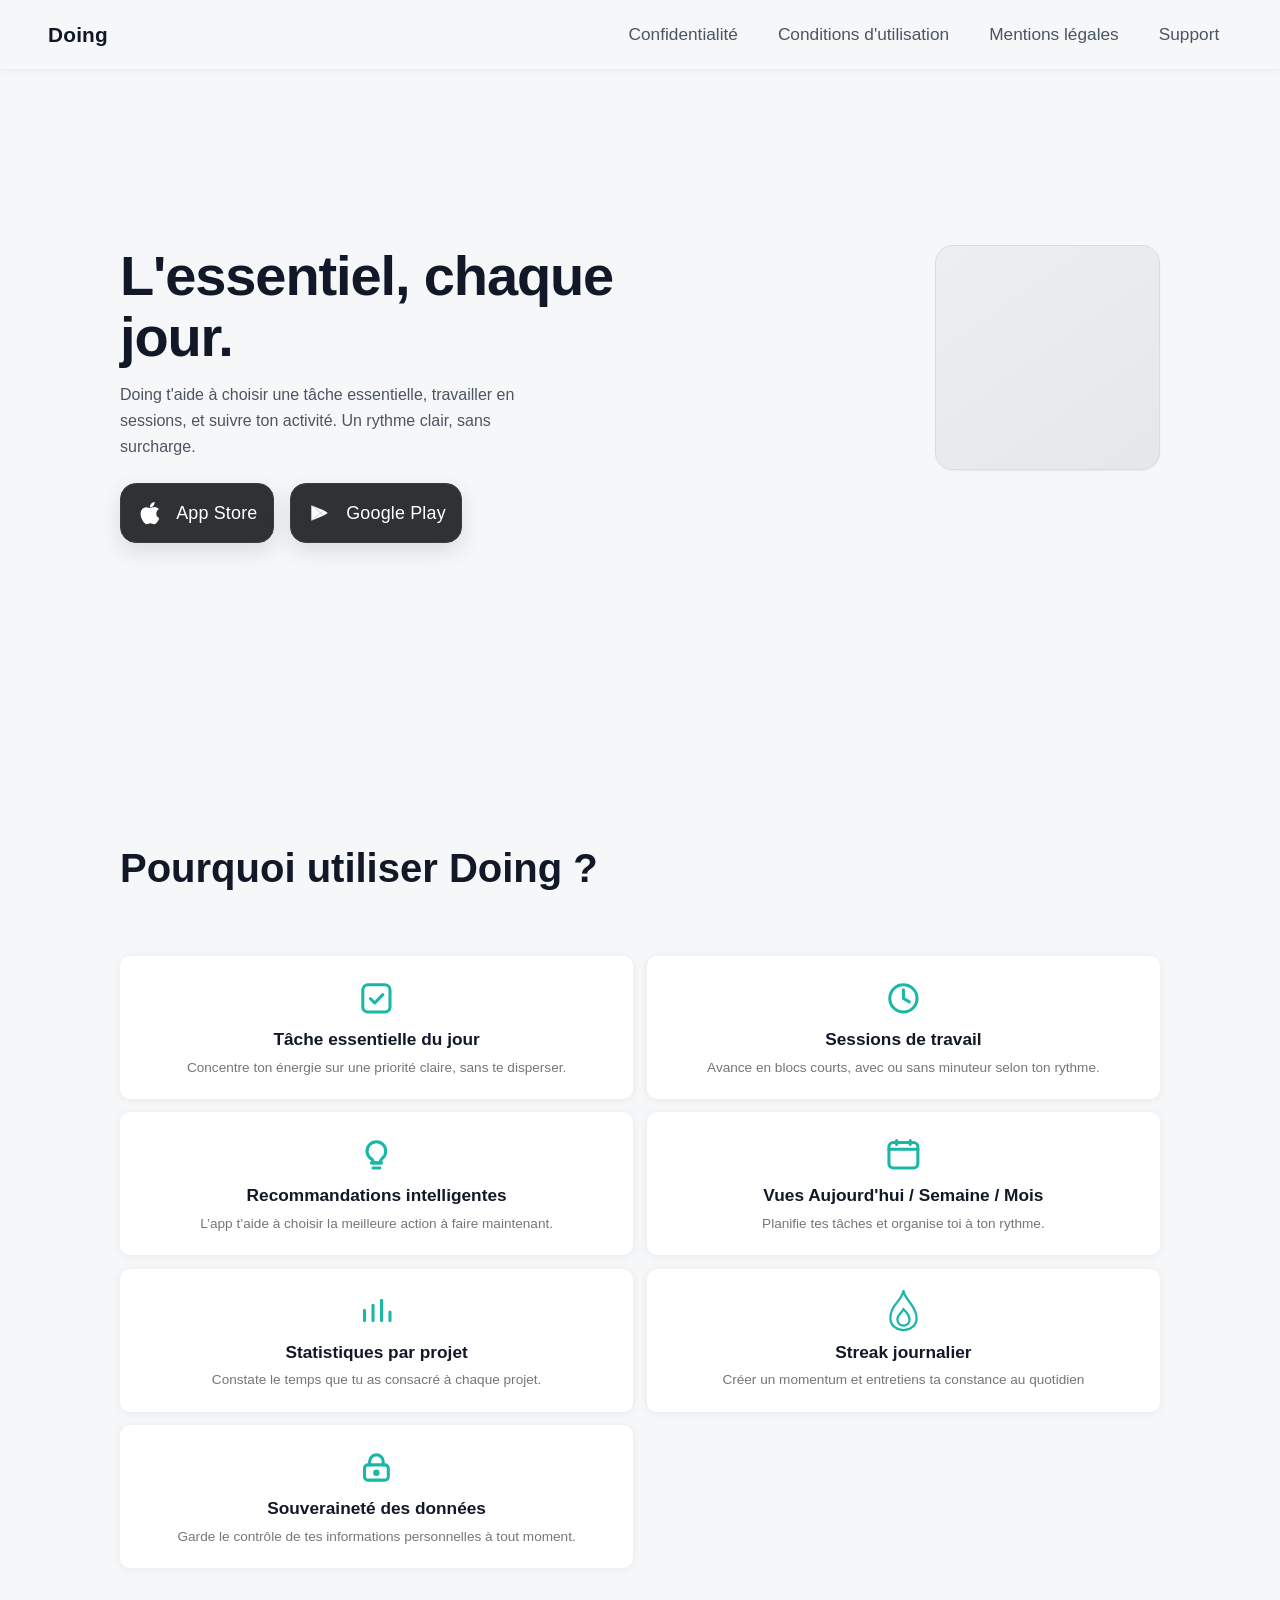
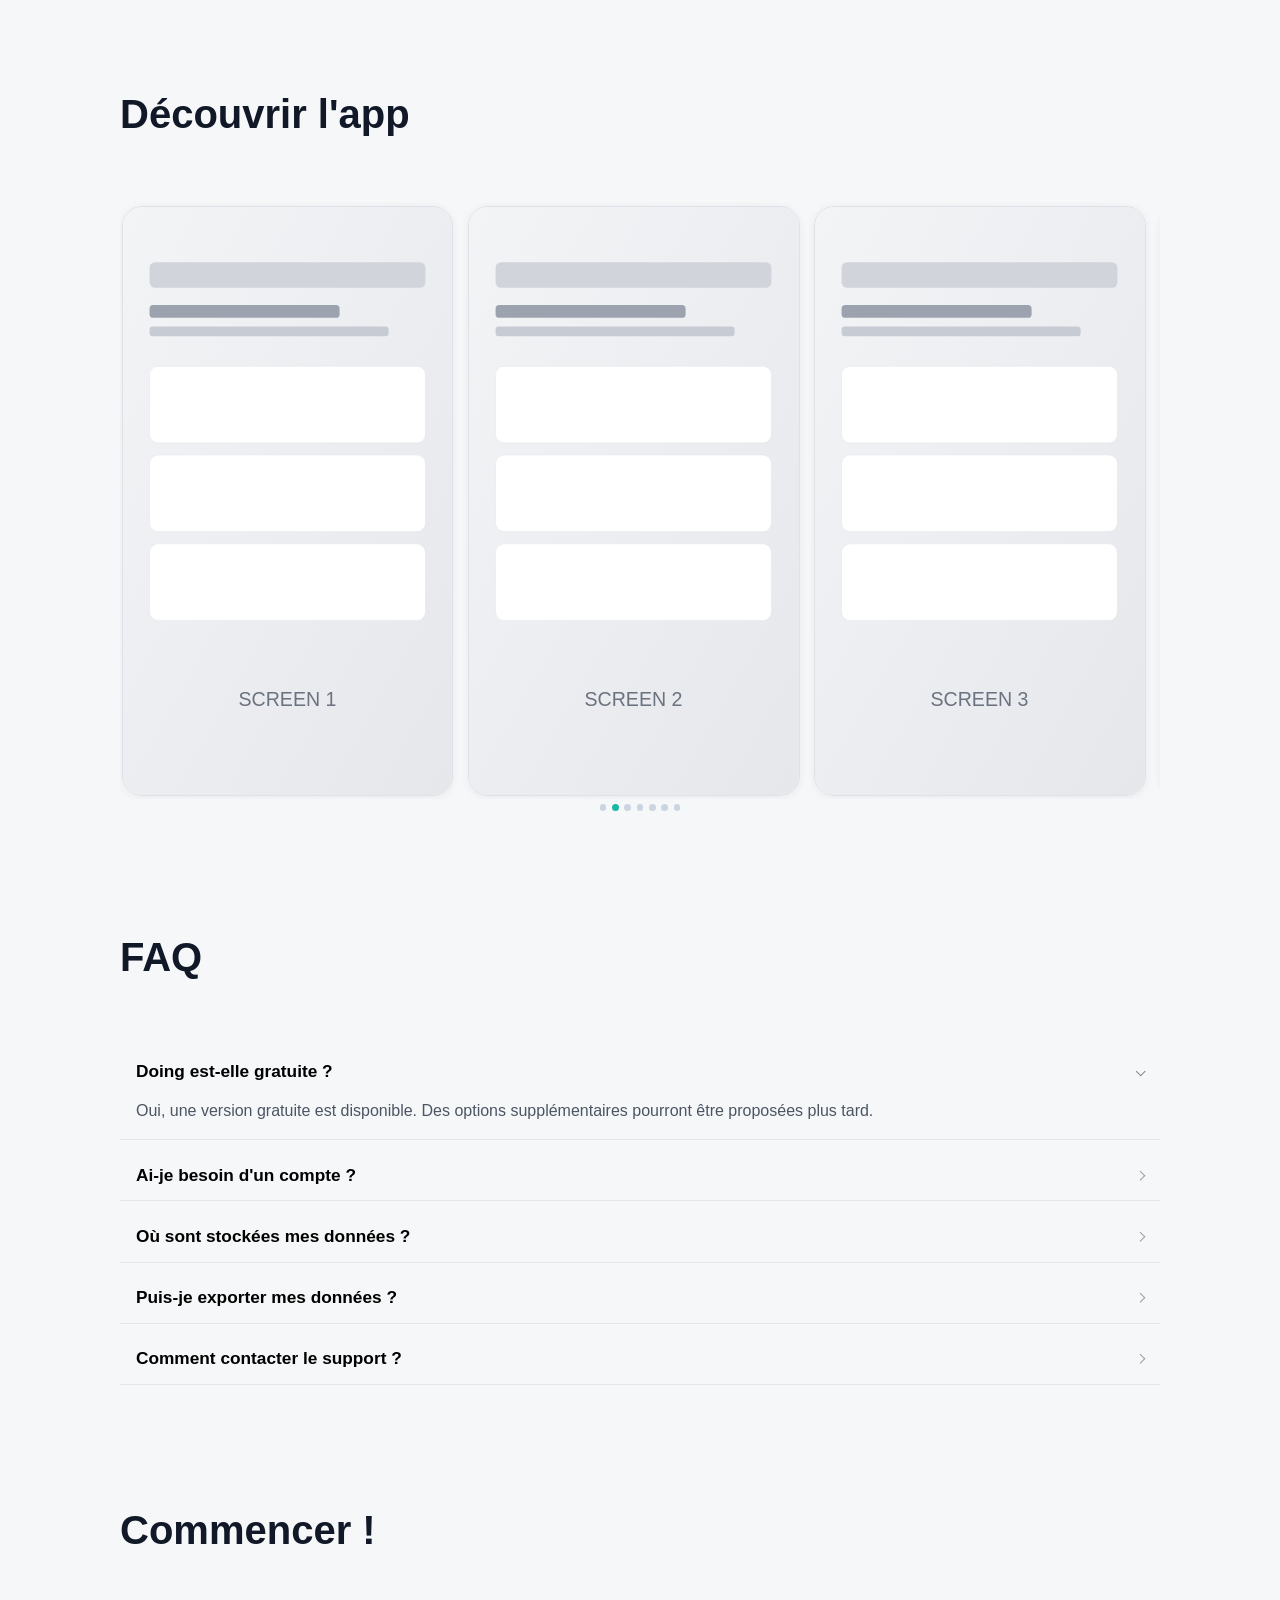
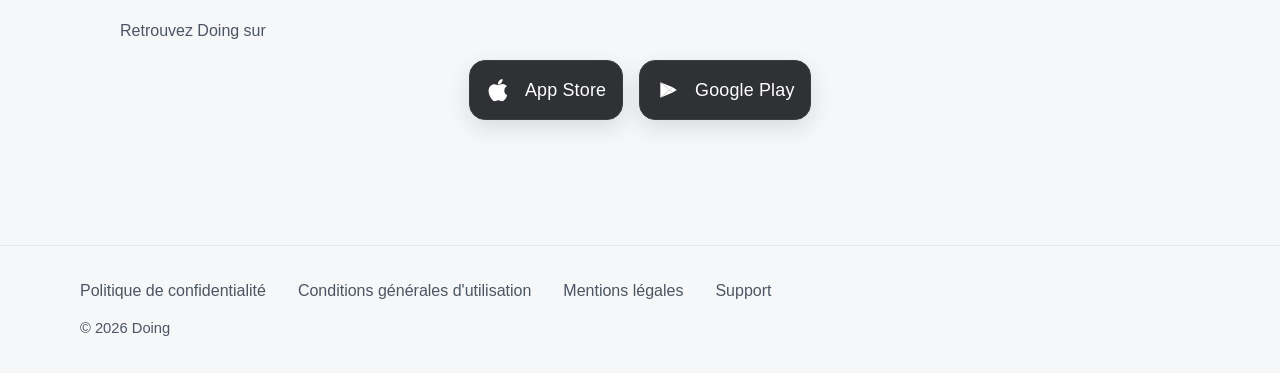
==== commit 01ad37d1: "Ajout mentions légales" ====
--- a/index.html
+++ b/index.html
@@ -35,6 +35,7 @@
         <ul>
           <li><a href="privacy.html">Confidentialité</a></li>
           <li><a href="terms.html">Conditions d'utilisation</a></li>
+          <li><a href="legal_notice.html">Mentions légales</a></li>
           <li><a href="support.html">Support</a></li>
         </ul>
       </nav>
@@ -283,11 +284,13 @@
   <footer class="site-footer">
     <div class="container footer-inner">
       <div class="footer-links" aria-label="Liens footer">
-        <a href="privacy.html">Confidentialité</a>
+        <a href="privacy.html">Politique de confidentialité</a>
+        <a href="terms.html"><span class="footer-link-full">Conditions générales d'utilisation</span><span
+            class="footer-link-short">CGU</span></a>
+        <a href="legal_notice.html">Mentions légales</a>
         <a href="support.html">Support</a>
-        <a href="terms.html">Conditions d'utilisation</a>
-      </div>
-      <p class="footer-meta">© 2026 Doing · Contact : <a href="mailto:support@getdoing.app">support@getdoing.app</a></p>
+      </div>
+      <p class="footer-meta">© 2026 Doing</p>
     </div>
   </footer>
 </body>
--- a/assets/css/styles.css
+++ b/assets/css/styles.css
@@ -149,7 +149,7 @@
   display: none;
 }
 
-@media (max-width: 700px) {
+@media (max-width: 768px) {
   .header-inner {
     flex-wrap: nowrap;
     padding-inline: 1rem;
@@ -753,6 +753,10 @@
   text-decoration: none;
 }
 
+.footer-link-short {
+  display: none;
+}
+
 .footer-links a:hover {
   color: var(--text);
 }
@@ -761,6 +765,12 @@
   margin: 0;
   color: var(--text-muted);
   font-size: 0.92rem;
+}
+
+@media (min-width: 921px) {
+  .footer-links {
+    gap: 0.6rem 2rem;
+  }
 }
 
 .page-title {
@@ -1057,7 +1067,7 @@
   }
 }
 
-@media (min-width: 700px) {
+@media (min-width: 769px) {
   .nav-toggle {
     display: none;
   }
@@ -1230,13 +1240,40 @@
     margin-top: 4.05rem;
   }
 
+}
+
+@media (max-width: 920px) {
   .footer-inner {
-    grid-template-columns: auto 1fr;
-    align-items: center;
+    grid-template-columns: 1fr;
+  }
+
+  .footer-links {
+    display: grid;
+    grid-template-columns: repeat(4, minmax(0, 1fr));
+    gap: 0.75rem;
+    width: 100%;
+  }
+
+  .footer-links a {
+    text-align: center;
   }
 
   .footer-meta {
-    text-align: right;
+    text-align: center;
+  }
+}
+
+@media (max-width: 425px) {
+  .footer-links {
+    grid-template-columns: repeat(2, minmax(0, 1fr));
+  }
+
+  .footer-link-full {
+    display: none;
+  }
+
+  .footer-link-short {
+    display: inline;
   }
 }
 
